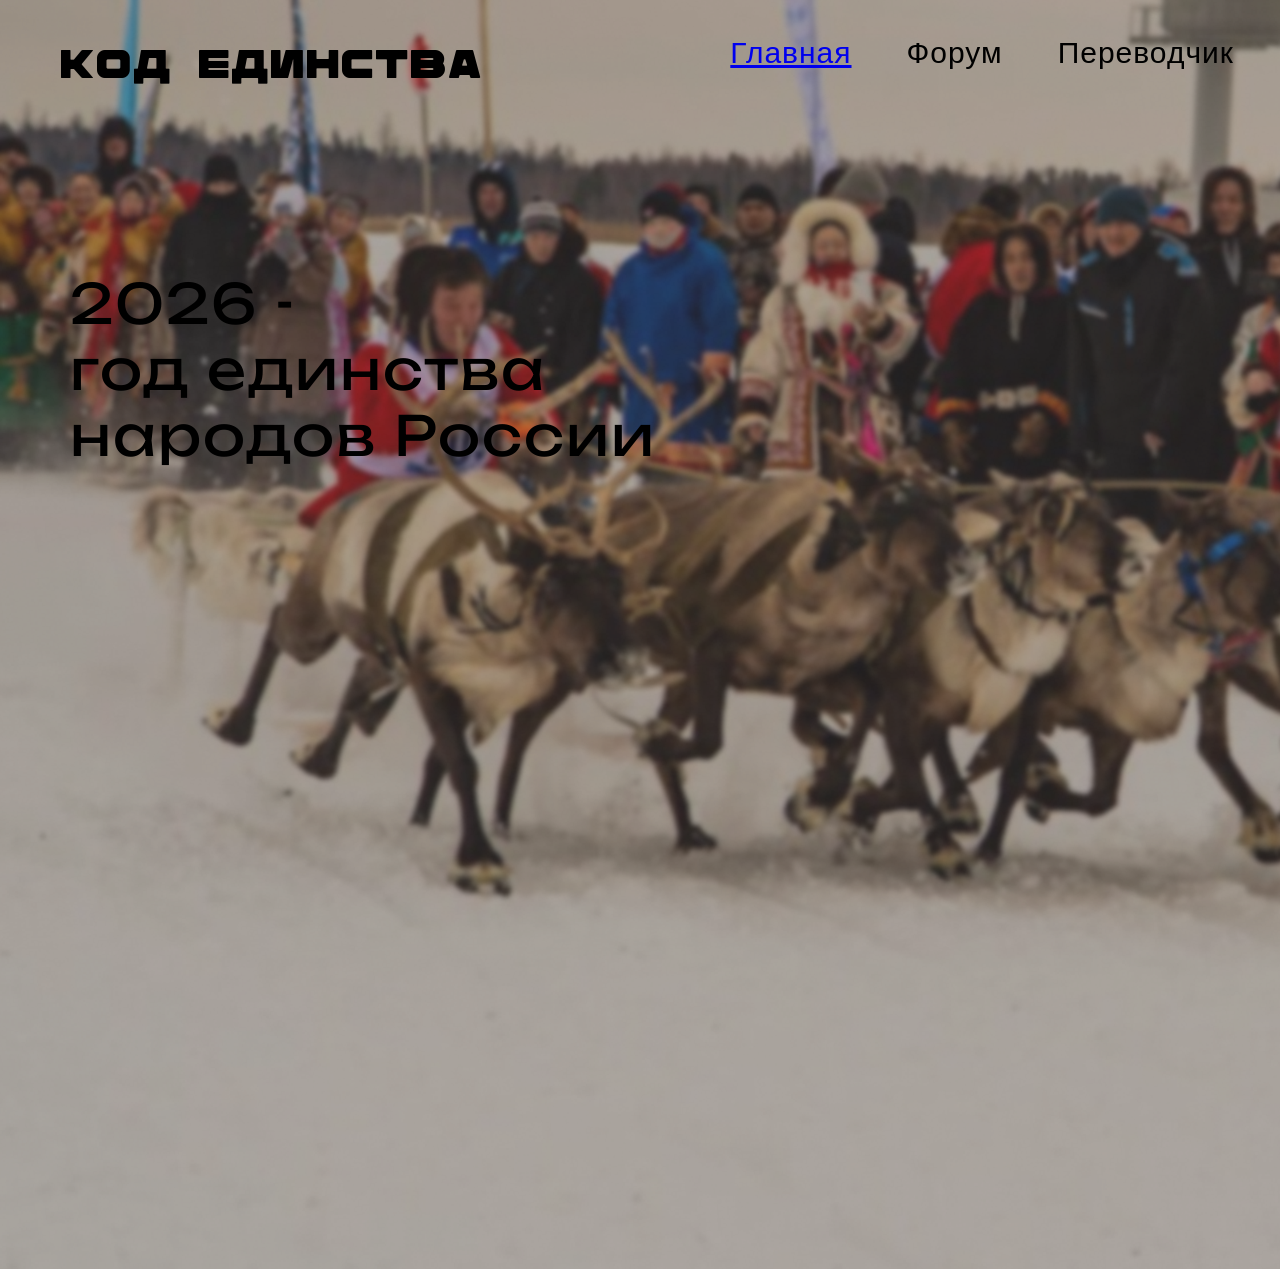
==== index.html @ c1760ce8 "test" ====
<!DOCTYPE html>
<html lang="en">
<head>
    <meta charset="UTF-8">
    <meta name="viewport" content="width=device-width, initial-scale=1.0">
    <link rel="stylesheet" href="index.css">
    <title>Народы России</title>
</head>
<body>
    
<img class="fon1" src="img/indexfon1.png">

<header>
    <div id="zagolovok">код единства</div> 
            <div id="navig">
                <a href="index.html"><p class="glavn">Главная</p></a>

                <p class="forum">Форум</p>

                <p class="translate">Переводчик</p>
            </div>
</header>    

    <div id="year">
        2026 - <br>
        год единства <br>
        народов России
    </div>

<p>evveveveve</p>

</body>
</html>
---- index.css ----
*{margin: 0px;
    padding: 0px;}
::-webkit-scrollbar {
    display: none;
}

@font-face{
    font-family: 'Rimma-Sans';
    src: url(fonts/RIMMA_SANS-BOLD.TTF);
}
@font-face {
    font-family: 'Unbounded';
    src: url(fonts/Unbounded-Regular.ttf);
}

header {
    position: relative;  
    z-index: 2;       
}


.fon1{
    display: grid; justify-self: center;
    position: absolute; top: 0px;
    z-index: 0;
    user-select: none; -webkit-user-drag: none;
    max-width: 1920px;
    width: 1920px;
    opacity: 1;

}

#zagolovok{
    margin: 35px; margin-left: 60px;
    font-size: 40px; font-family: 'Rimma-Sans';
    letter-spacing: 2px; z-index: 1;
}

#navig{
    display: flex; gap: 55px;
    letter-spacing: 1px;
    text-align: center; position: absolute; right: 3.6%; top: 3%;
    font-size: 30px; font-family: 'Gill Sans', 'Gill Sans MT', Calibri, 'Trebuchet MS', sans-serif;
    user-select: none; z-index: 1;
}

#year{
    position: absolute; top: 270px; margin-left: 70px; 
    letter-spacing: 2px; line-height: 120%;
    font-size: 55px; font-family: 'Unbounded';
    z-index: 1
}
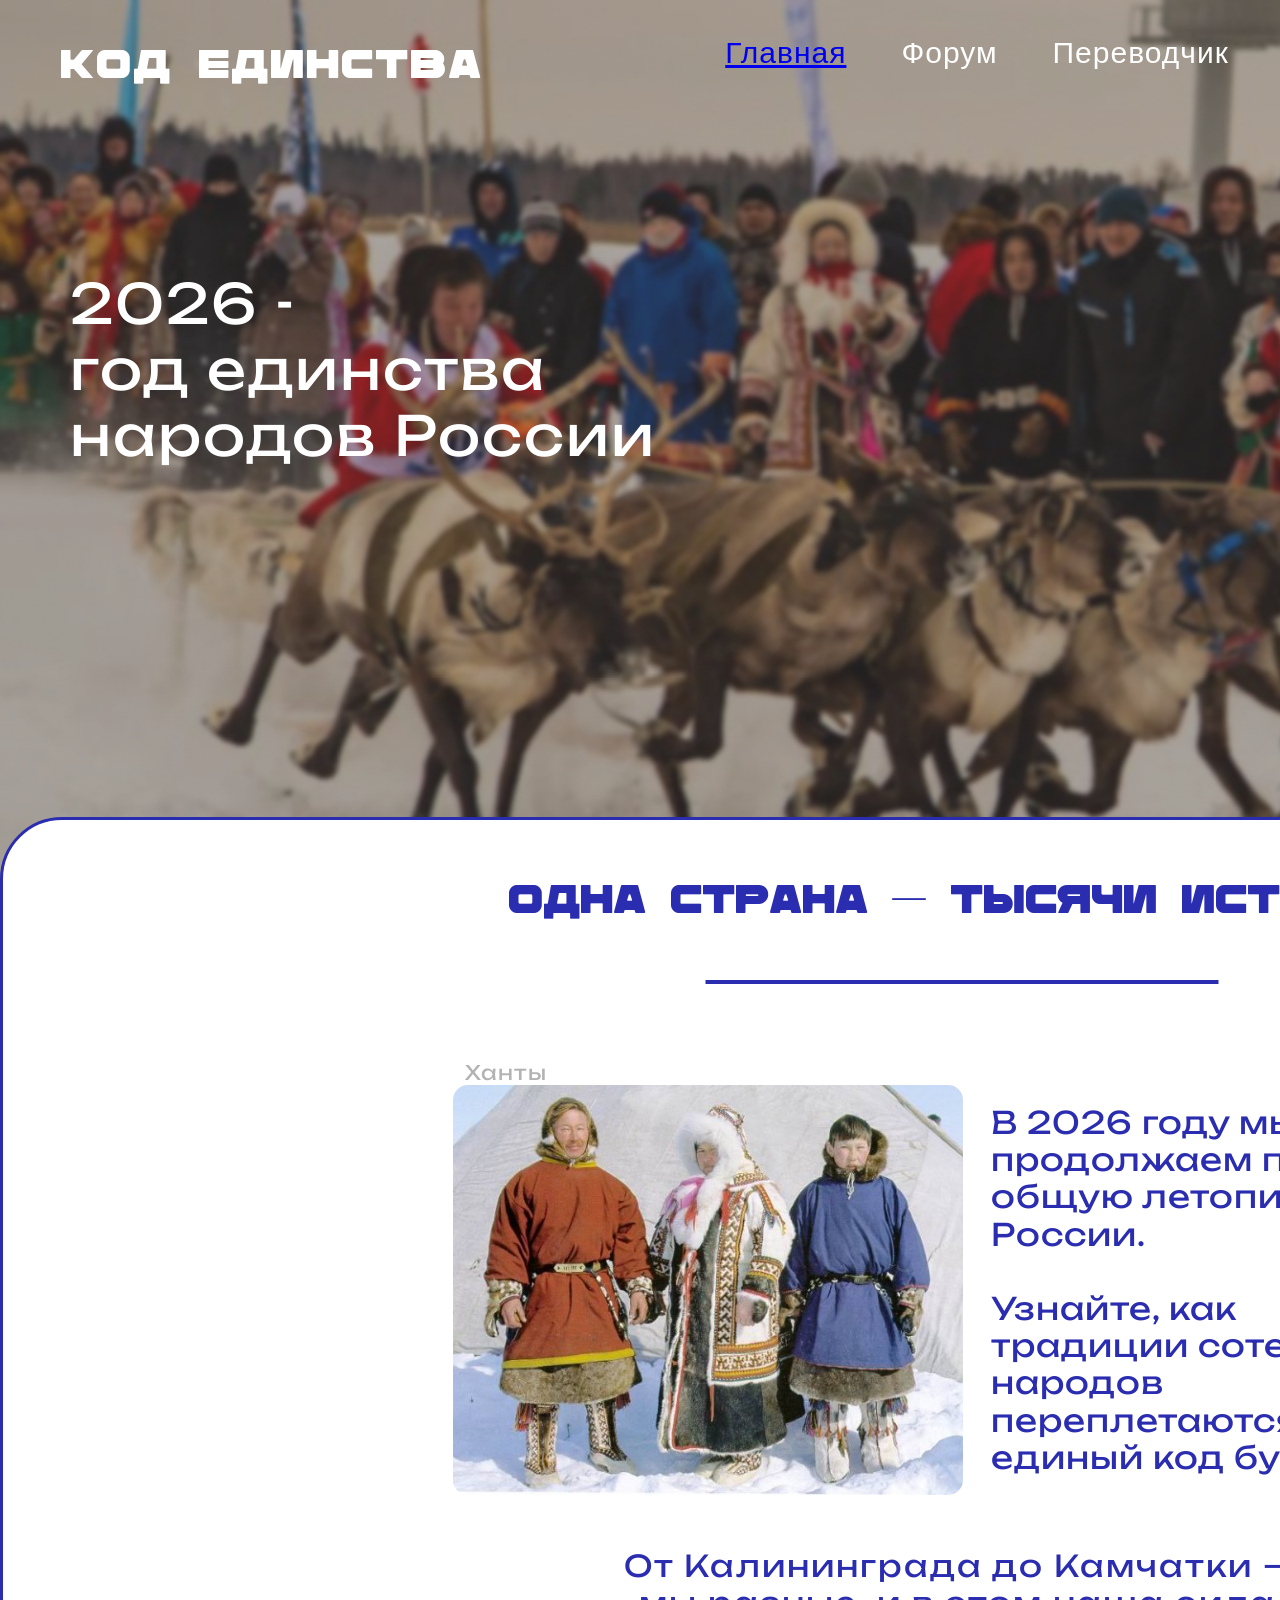
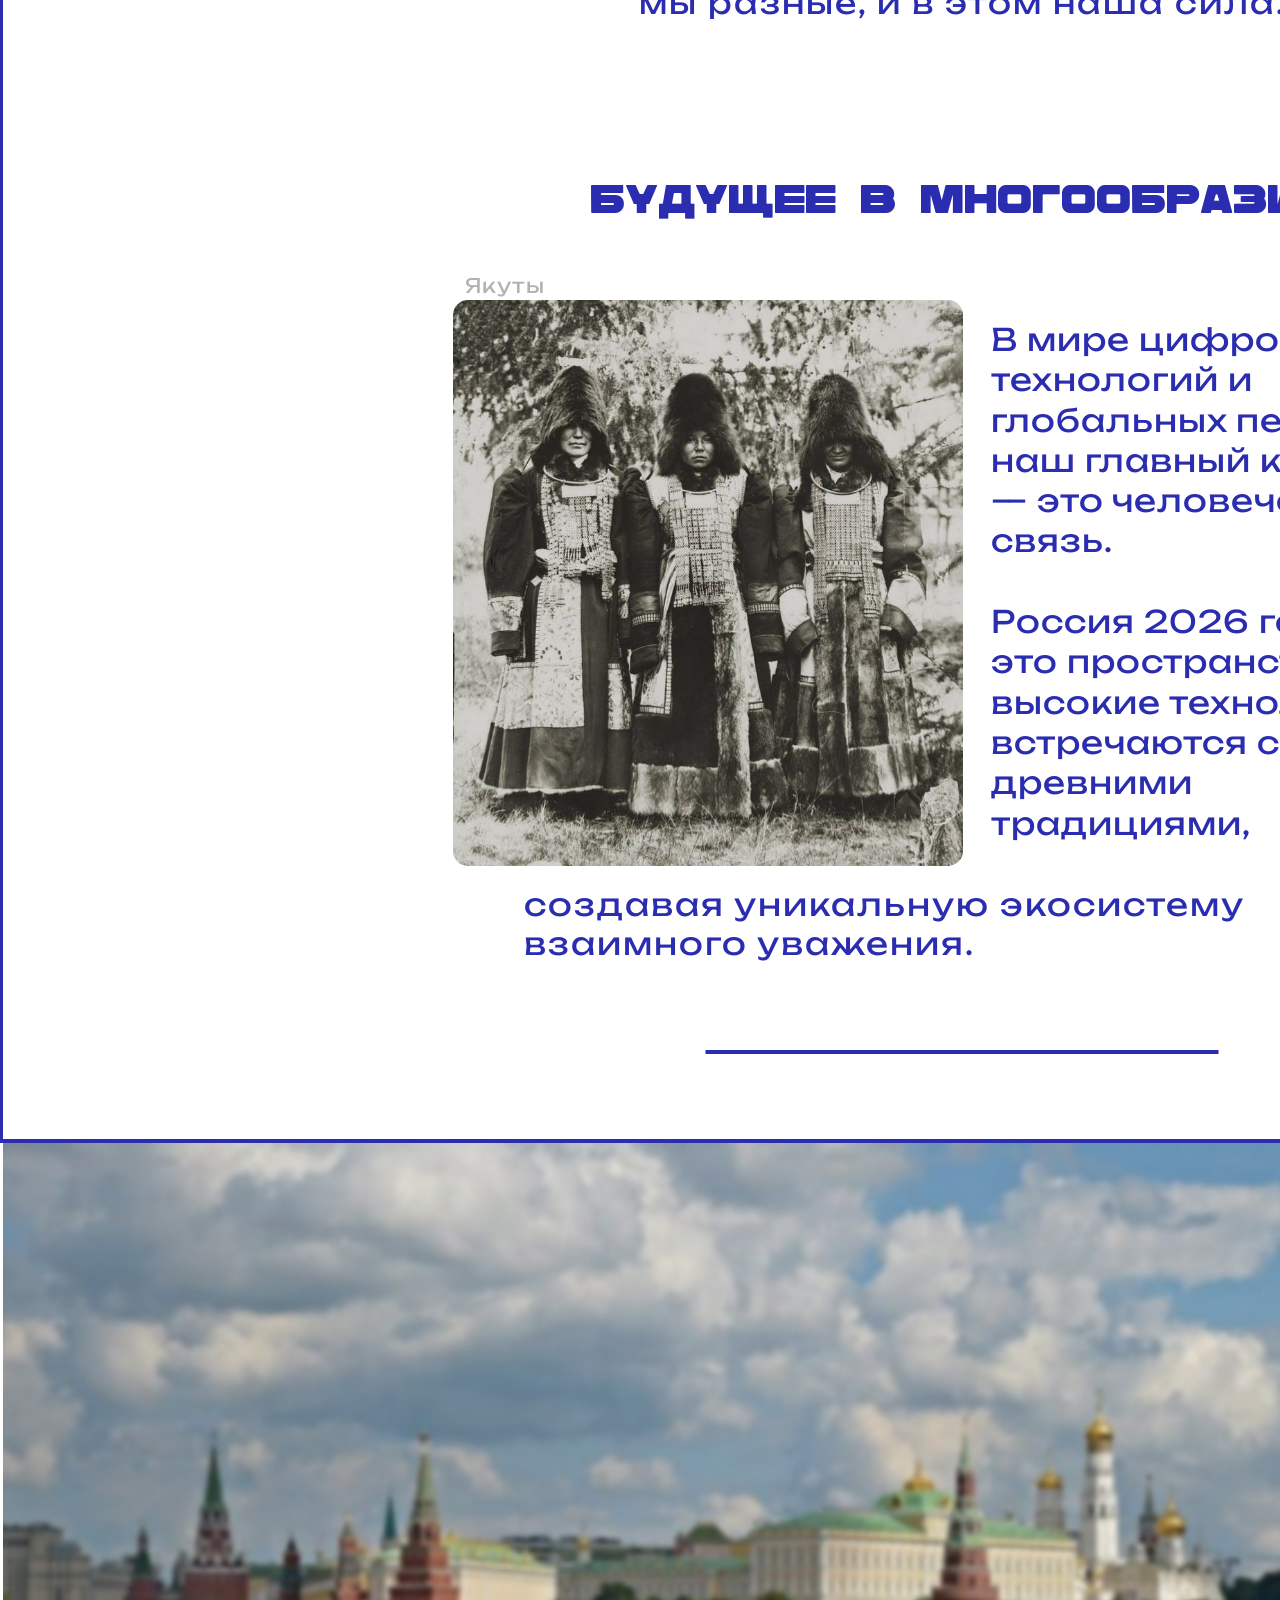
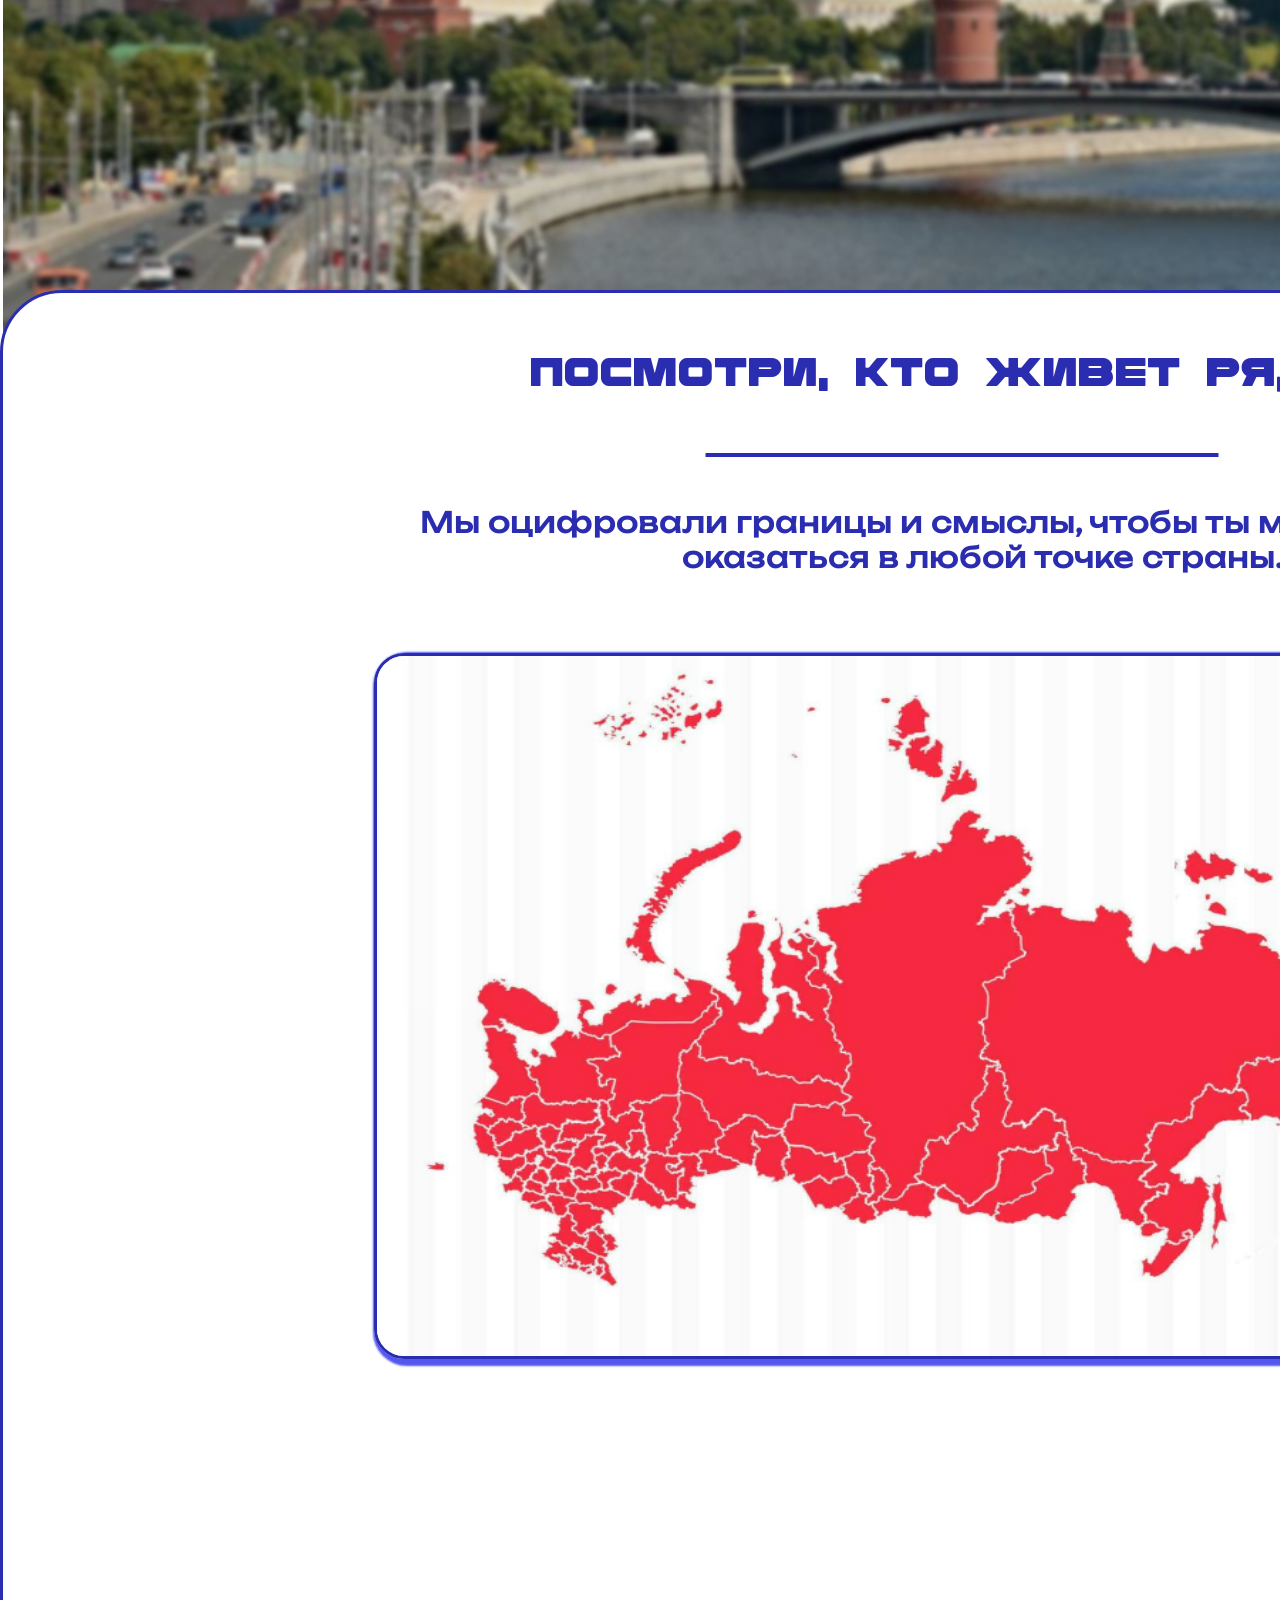
==== commit b222cff1: "сырой html" ====
--- a/index.html
+++ b/index.html
@@ -27,7 +27,47 @@
         народов России
     </div>
 
-<p>evveveveve</p>
+
+<div id="content-box1">
+    <h1>Одна страна — тысячи историй</h1>
+    <div class="line"> </div>
+
+
+    <p class="info">В 2026 году мы продолжаем писать общую летопись России. <br><br>
+         Узнайте, как традиции сотен народов переплетаются в единый код будущего.</p>
+
+        <img class="img1" src="img/indeximg1.png" alt="Ханты">
+        <p class="hant">Ханты</p>
+    <p class="info2">От Калининграда до Камчатки — мы разные, и в этом наша сила.</p>
+
+    <h1 class="future">Будущее в многообразии</h1>
+    
+        <img class="img2" src="img/indeximg2.png" alt="Якуты">
+        <p class="yak">Якуты</p>
+    <p class="info20">В мире цифровых технологий и глобальных перемен наш главный капитал — это человеческая связь. <br> <br>
+        Россия 2026 года — это пространство, где высокие технологии встречаются с древними традициями,</p>
+    <p class="info21">создавая уникальную экосистему взаимного уважения.</p>
+
+    <div class="line2"> </div>
+
+        <!-- второй фон -->
+
+    
+    <img id="fon2" src="img/indexfon2.png">
+</div>
+    
+
+<div id="content-box2">
+
+    <h1>Посмотри, кто живет рядом</h1>
+    <div class="line"> </div>
+    <h1 class="map-start">Мы оцифровали границы и смыслы, чтобы ты мог в один клик оказаться в любой точке страны. </h1>
+
+<img id="map" src="img/maptest.png">
+
+</div>
+
+
 
 </body>
 </html>
--- a/index.css
+++ b/index.css
@@ -18,35 +18,187 @@
     z-index: 2;       
 }
 
-
 .fon1{
     display: grid; justify-self: center;
-    position: absolute; top: 0px;
-    z-index: 0;
+    position: fixed; top: 0px;
+    z-index: -1;
     user-select: none; -webkit-user-drag: none;
     max-width: 1920px;
     width: 1920px;
     opacity: 1;
-
+    
 }
 
 #zagolovok{
+    color: #FFFFFF;
     margin: 35px; margin-left: 60px;
     font-size: 40px; font-family: 'Rimma-Sans';
     letter-spacing: 2px; z-index: 1;
 }
 
 #navig{
+    color: #FFFFFF;
     display: flex; gap: 55px;
     letter-spacing: 1px;
-    text-align: center; position: absolute; right: 3.6%; top: 3%;
+    text-align: center; position: absolute; right: 4%; top: 3%;
     font-size: 30px; font-family: 'Gill Sans', 'Gill Sans MT', Calibri, 'Trebuchet MS', sans-serif;
     user-select: none; z-index: 1;
 }
 
 #year{
+    color: #FFFFFF;
     position: absolute; top: 270px; margin-left: 70px; 
     letter-spacing: 2px; line-height: 120%;
     font-size: 55px; font-family: 'Unbounded';
     z-index: 1
-}+}
+/* //////////////////////////////////// */
+
+#content-box1{
+    position: absolute; top: 817px;
+    display: grid; justify-self: center;
+    border: #2B2DB1 3px solid; border-top-left-radius: 62px; border-top-right-radius: 62px;
+    background-color: #FFFFFF;
+    max-width: 1920px;
+    width: 1918px;
+    height: 1920px;
+    z-index: 2;
+}
+
+h1{
+    color: #2B2DB1; 
+    font-size: 40px; font-family: 'Rimma-Sans';
+    text-align: center;
+    margin: 20px; padding-top: 30px;
+}
+.line{
+    width: 513px;
+    height: 0px;
+    border-top: 4px solid #2B2DB1;
+    position: absolute; left: 50%; top: 160px;
+    transform: translateX(-50%);
+}
+.line2{
+    width: 513px;
+    height: 0px;
+    border-top: 4px solid #2B2DB1;
+    position: absolute; left: 50%; top: 1830px;
+    transform: translateX(-50%);
+}
+
+.info{
+    position: absolute; top: 264px; right: 460px;
+    color: #2B2DB1;
+    font-size: 31px; font-family: 'Unbounded';
+    letter-spacing: 1px; line-height: 120%;
+    width: 450px;
+    margin: 20px;
+}
+
+.img1{
+    position: absolute; top: 265px; left: 450px;
+    width: 510px;
+    height: 410px;
+    opacity: 1;
+    border-radius: 15px;
+}
+.img2{
+    position: absolute; top: 1080px; left: 450px;
+    width: 510px;
+    opacity: 1;
+    border-radius: 15px;
+}
+
+.info2{
+    position: absolute;
+    left: 50%; transform: translateX(-50%);
+    color: #2B2DB1;
+    position: relative; top: -255px;
+    font-family: 'Unbounded';
+    font-size: 30px;
+    letter-spacing: 2px;
+    text-align: center;
+    width: 701px;
+}
+
+.future{
+    position: absolute; top: 900px;
+    display: grid; justify-self: center;
+}
+
+.hant{
+    letter-spacing: 1px;
+    margin: 20px;
+    color: #B3B3B3;
+    position: absolute; top: 220px; left: 442px;
+    font-size: 20px; font-family: 'Unbounded';
+}
+.yak{
+    letter-spacing: 1px;
+    margin: 20px;
+    color: #B3B3B3;
+    position: absolute; top: 1033px; left: 442px;
+    font-size: 20px; font-family: 'Unbounded';
+}
+
+.info20{
+    position: absolute; top: 1080px; right: 460px;
+    color: #2B2DB1;
+    font-size: 31px; font-family: 'Unbounded';
+    letter-spacing: 1px; line-height: 130%;
+    width: 450px;
+    margin: 20px;
+}
+.info21{
+    position: absolute; left: 50%; transform: translateX(-60%); top: 1665px;
+    color: #2B2DB1;
+    font-size: 31px; font-family: 'Unbounded';
+    width: 730px;
+    letter-spacing: 2px;
+}
+
+/* ///////////////// */
+
+#fon2{
+    border-top: #2B2DB1 4px solid;
+    display: grid; justify-content: center;
+    position: absolute; bottom: -862px;
+    z-index: -1;
+    user-select: none; -webkit-user-drag: none;
+    max-width: 1920px;
+    width: 1920px;
+    opacity: 1;
+}
+#content-box2{
+    letter-spacing: 1px;
+    position: absolute; top: 3490px;
+    display: grid; justify-self: center;
+    border: #2B2DB1 3px solid; border-top-left-radius: 62px; border-top-right-radius: 62px;
+    background-color: #FFFFFF;
+    max-width: 1920px;
+    width: 1918px;
+    height: 1920px;
+    z-index: 3;
+}
+
+h1.map-start{
+    position: absolute;
+    top: 162px; left: 50%; transform: translateX(-50%);
+    width: 1200px;
+    font-size: 28px; font-family: 'Unbounded';
+}
+
+/* /////////////// */
+
+#map{
+    border: #2B2DB1 3px solid;
+    border-radius: 30px;
+    box-shadow: 3px 3px 2px 4px #5457ee;
+    position: absolute;
+    top: 360px; left: 50%; transform: translateX(-50%);
+    width: 1170px; height: 700px;
+}
+
+
+
+/* //////////////// */
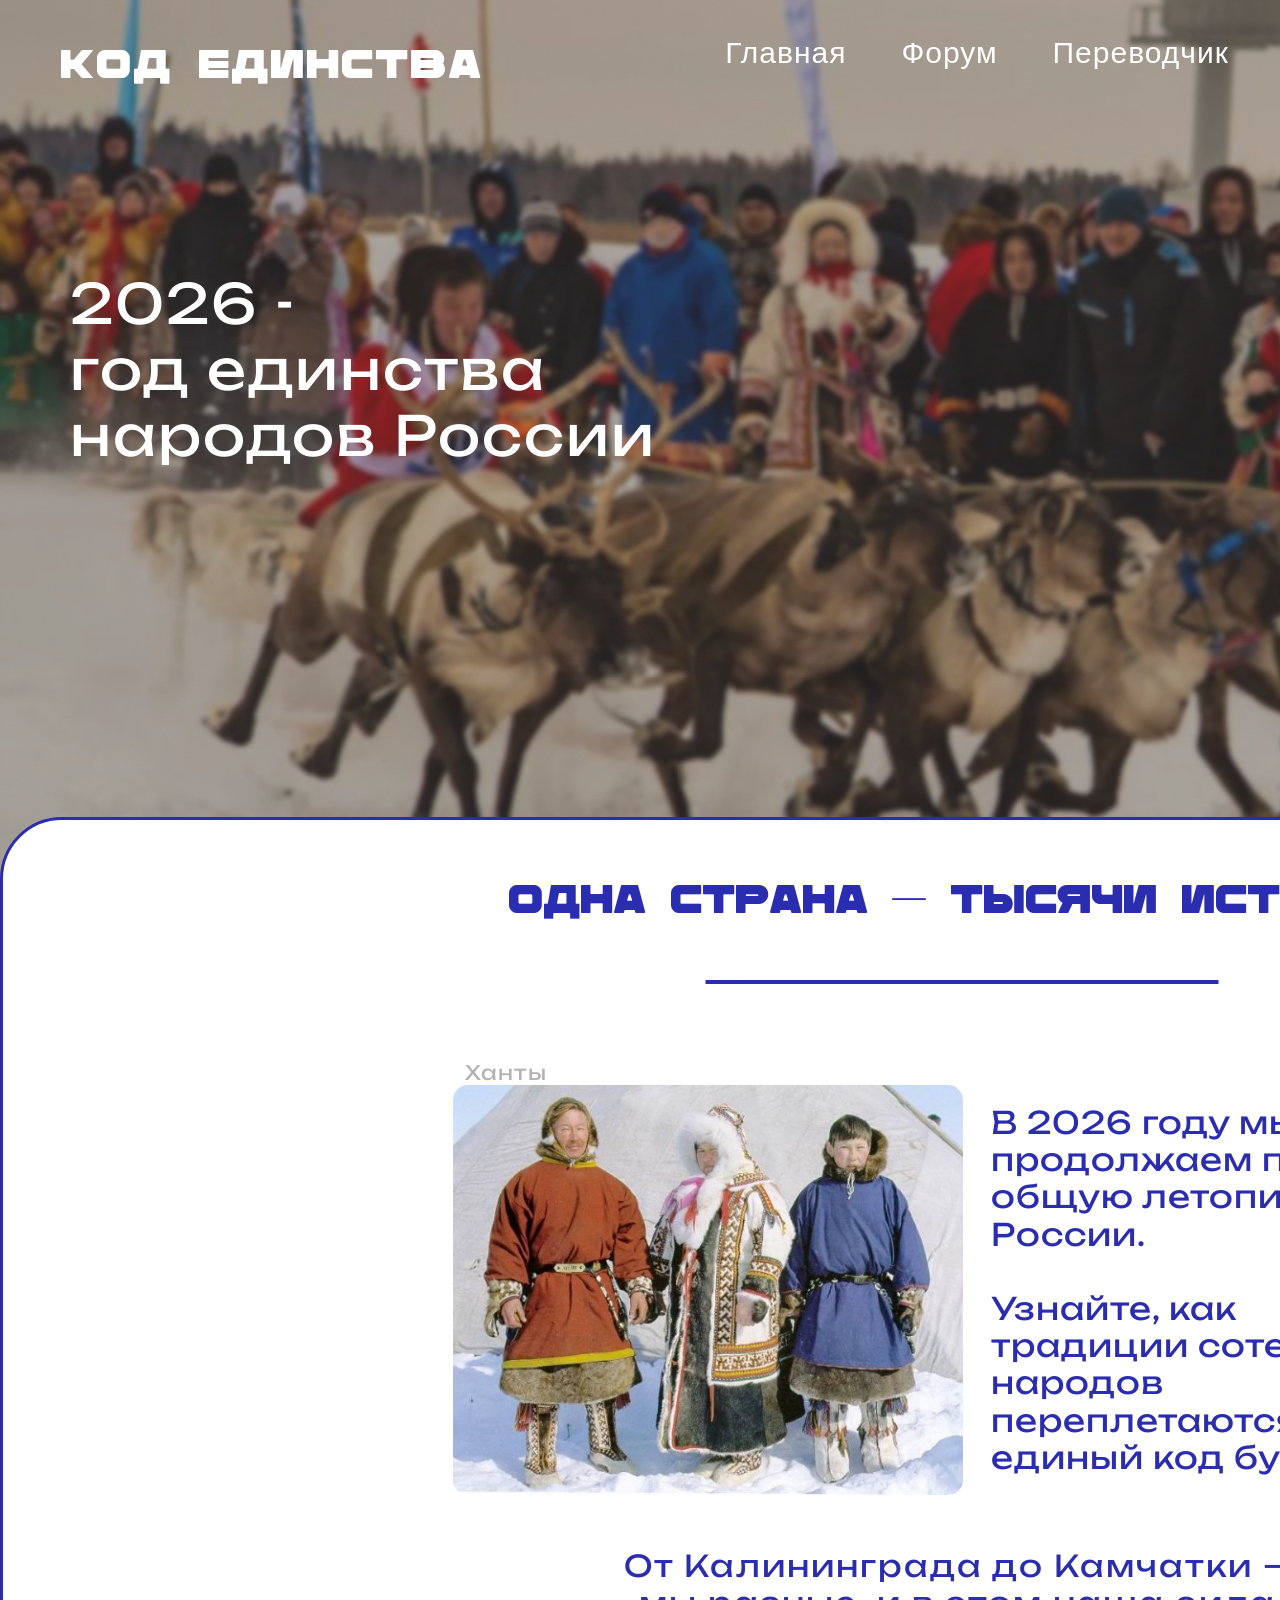
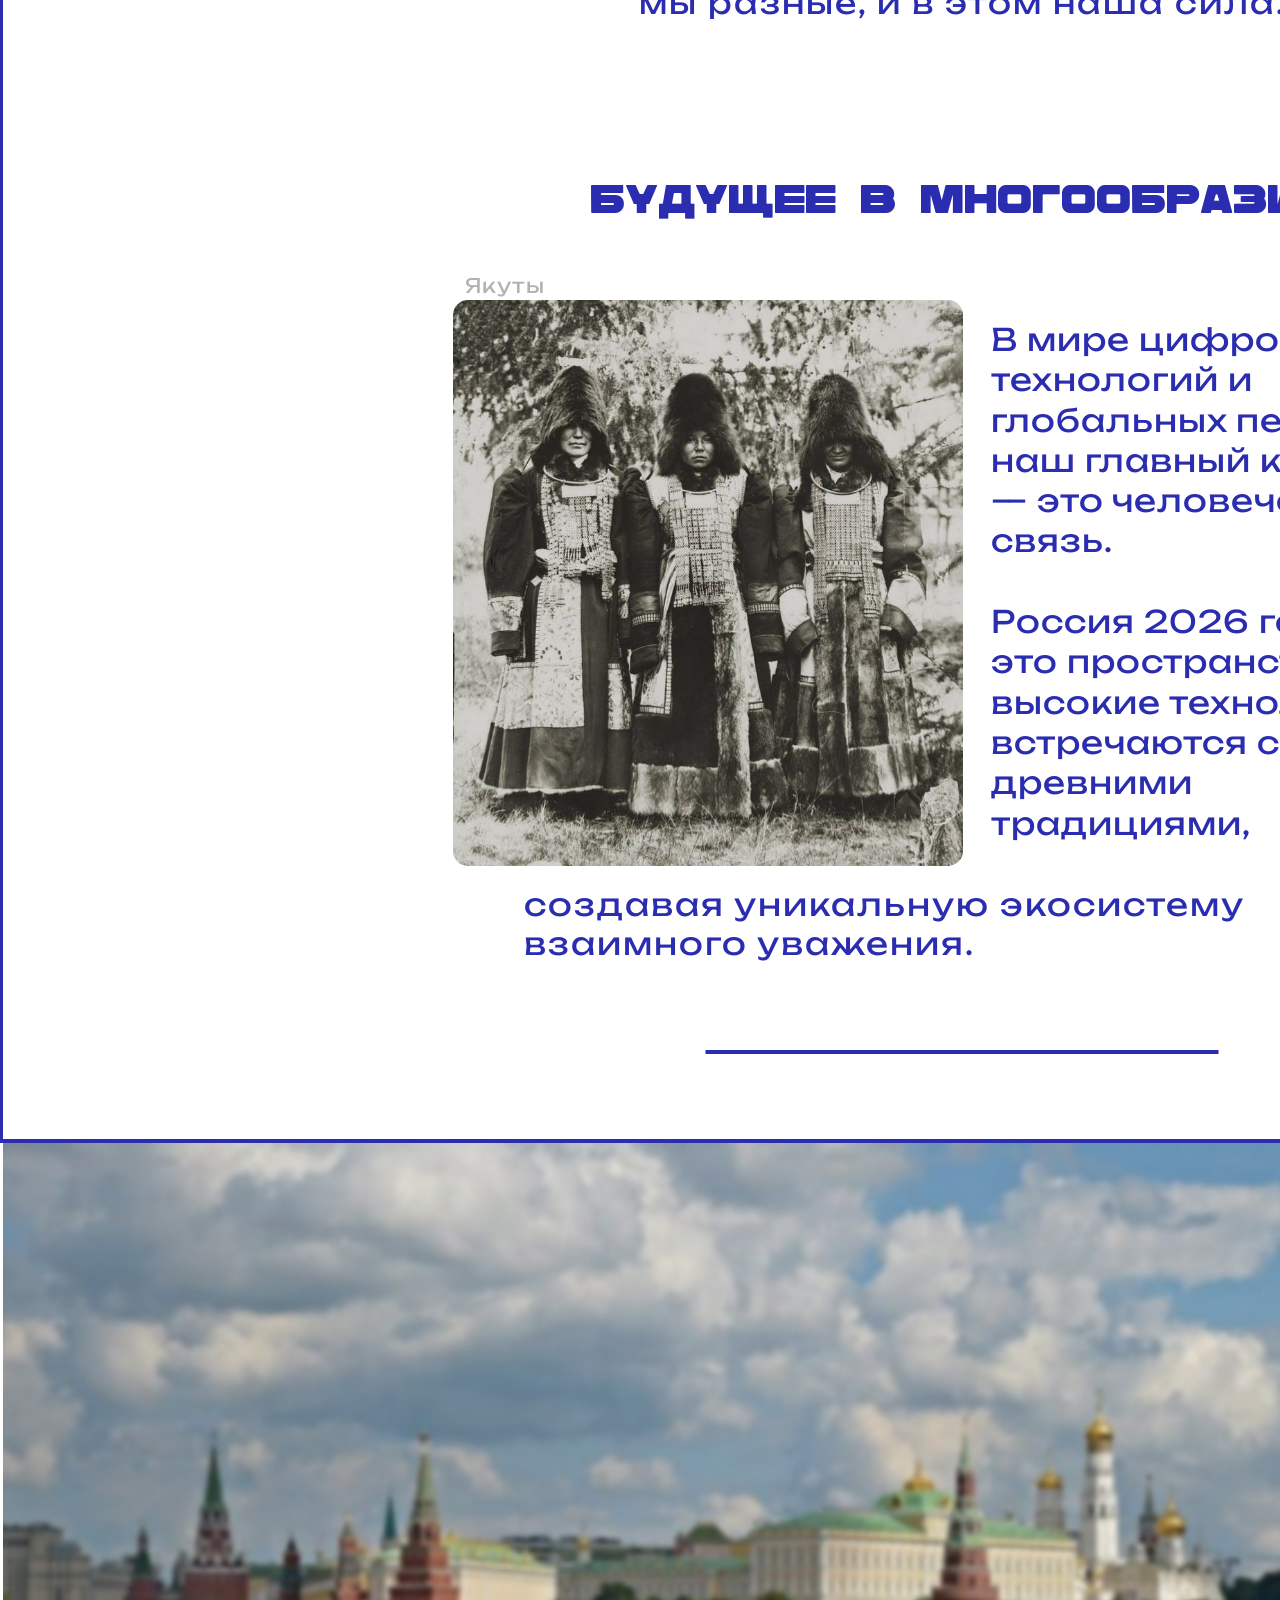
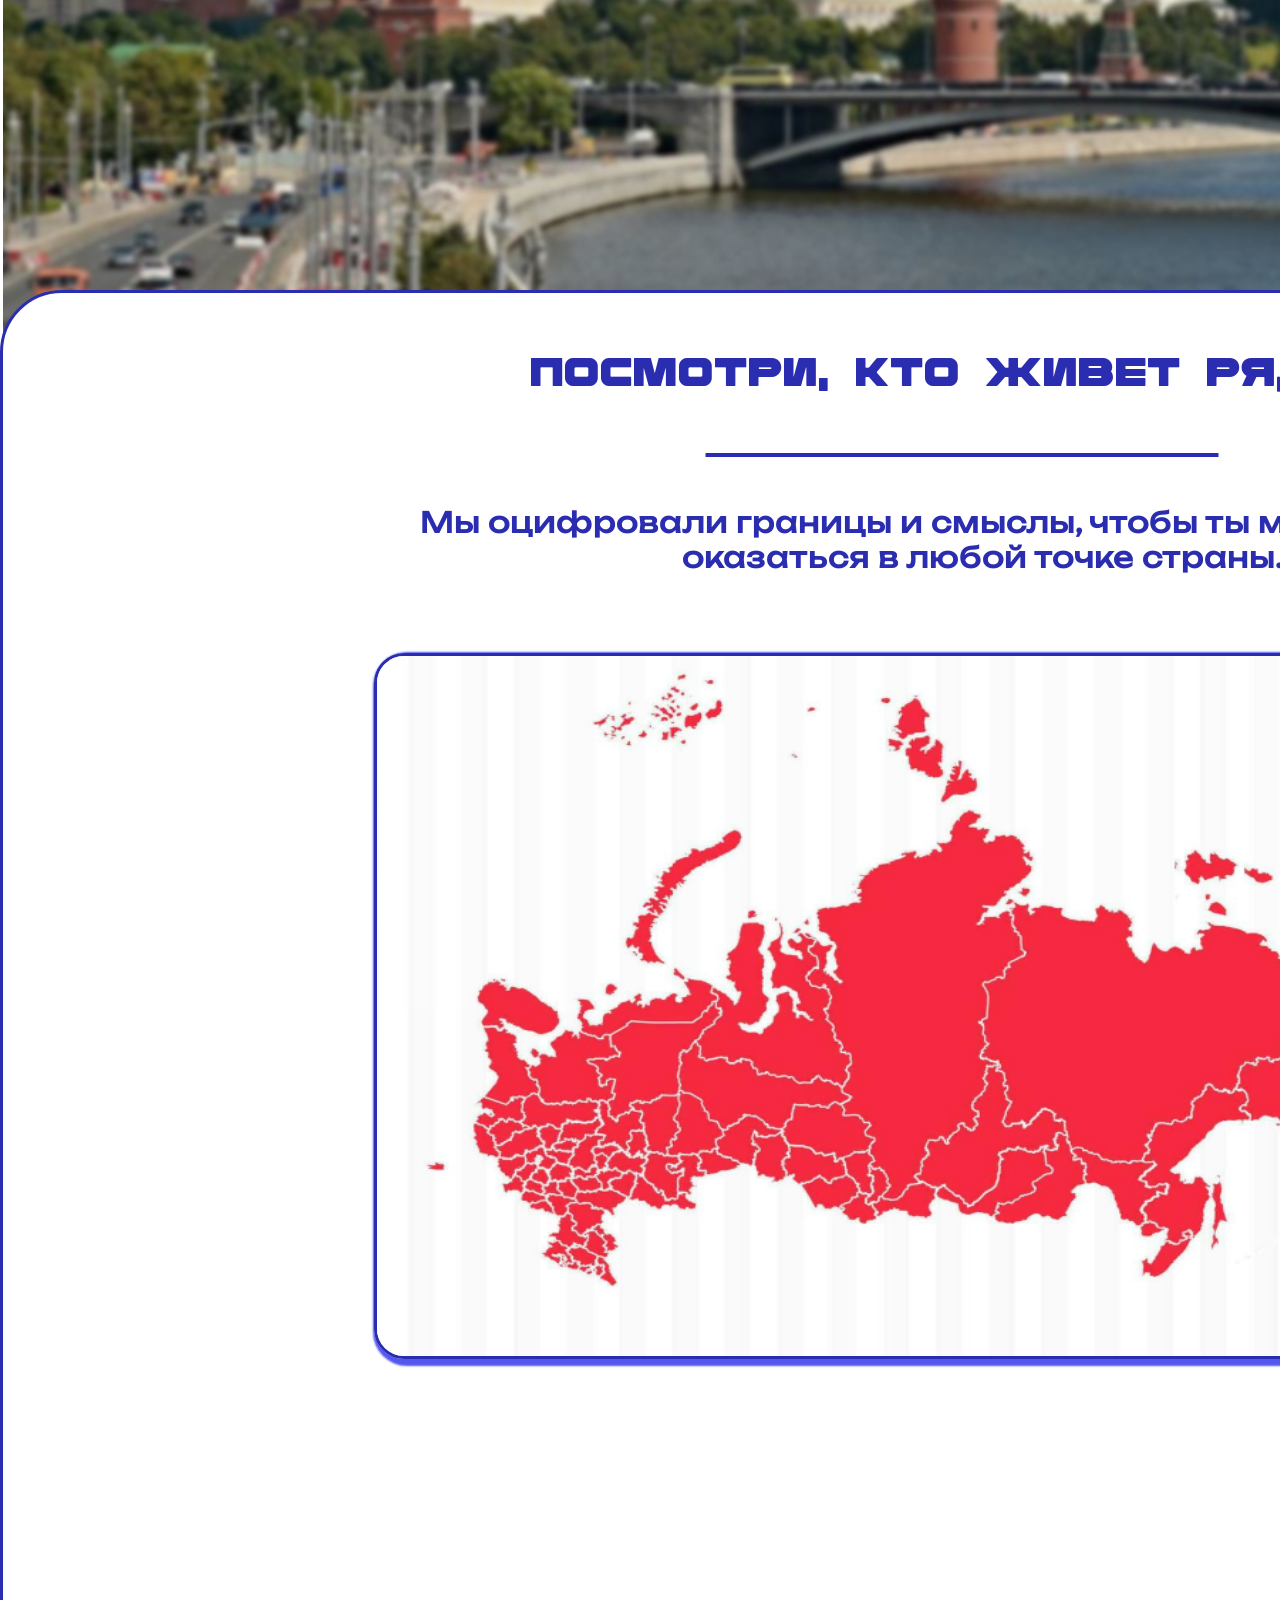
==== commit 753f66c7: "Zagolovki" ====
--- a/index.html
+++ b/index.html
@@ -11,7 +11,7 @@
 <img class="fon1" src="img/indexfon1.png">
 
 <header>
-    <div id="zagolovok">код единства</div> 
+    <div id="zagolovok"><a href="index.html">код единства</a></div> 
             <div id="navig">
                 <a href="index.html"><p class="glavn">Главная</p></a>
 
--- a/index.css
+++ b/index.css
@@ -18,6 +18,11 @@
     z-index: 2;       
 }
 
+a {
+    color: inherit;      
+    text-decoration: none;  
+}
+
 .fon1{
     display: grid; justify-self: center;
     position: fixed; top: 0px;
@@ -30,10 +35,16 @@
 }
 
 #zagolovok{
+    width: 500px;
     color: #FFFFFF;
     margin: 35px; margin-left: 60px;
     font-size: 40px; font-family: 'Rimma-Sans';
     letter-spacing: 2px; z-index: 1;
+    transition: all 0.3s ease;
+}
+#zagolovok:hover{
+    color: #ffffffce; 
+    scale: 1.1;
 }
 
 #navig{
@@ -44,6 +55,7 @@
     font-size: 30px; font-family: 'Gill Sans', 'Gill Sans MT', Calibri, 'Trebuchet MS', sans-serif;
     user-select: none; z-index: 1;
 }
+
 
 #year{
     color: #FFFFFF;
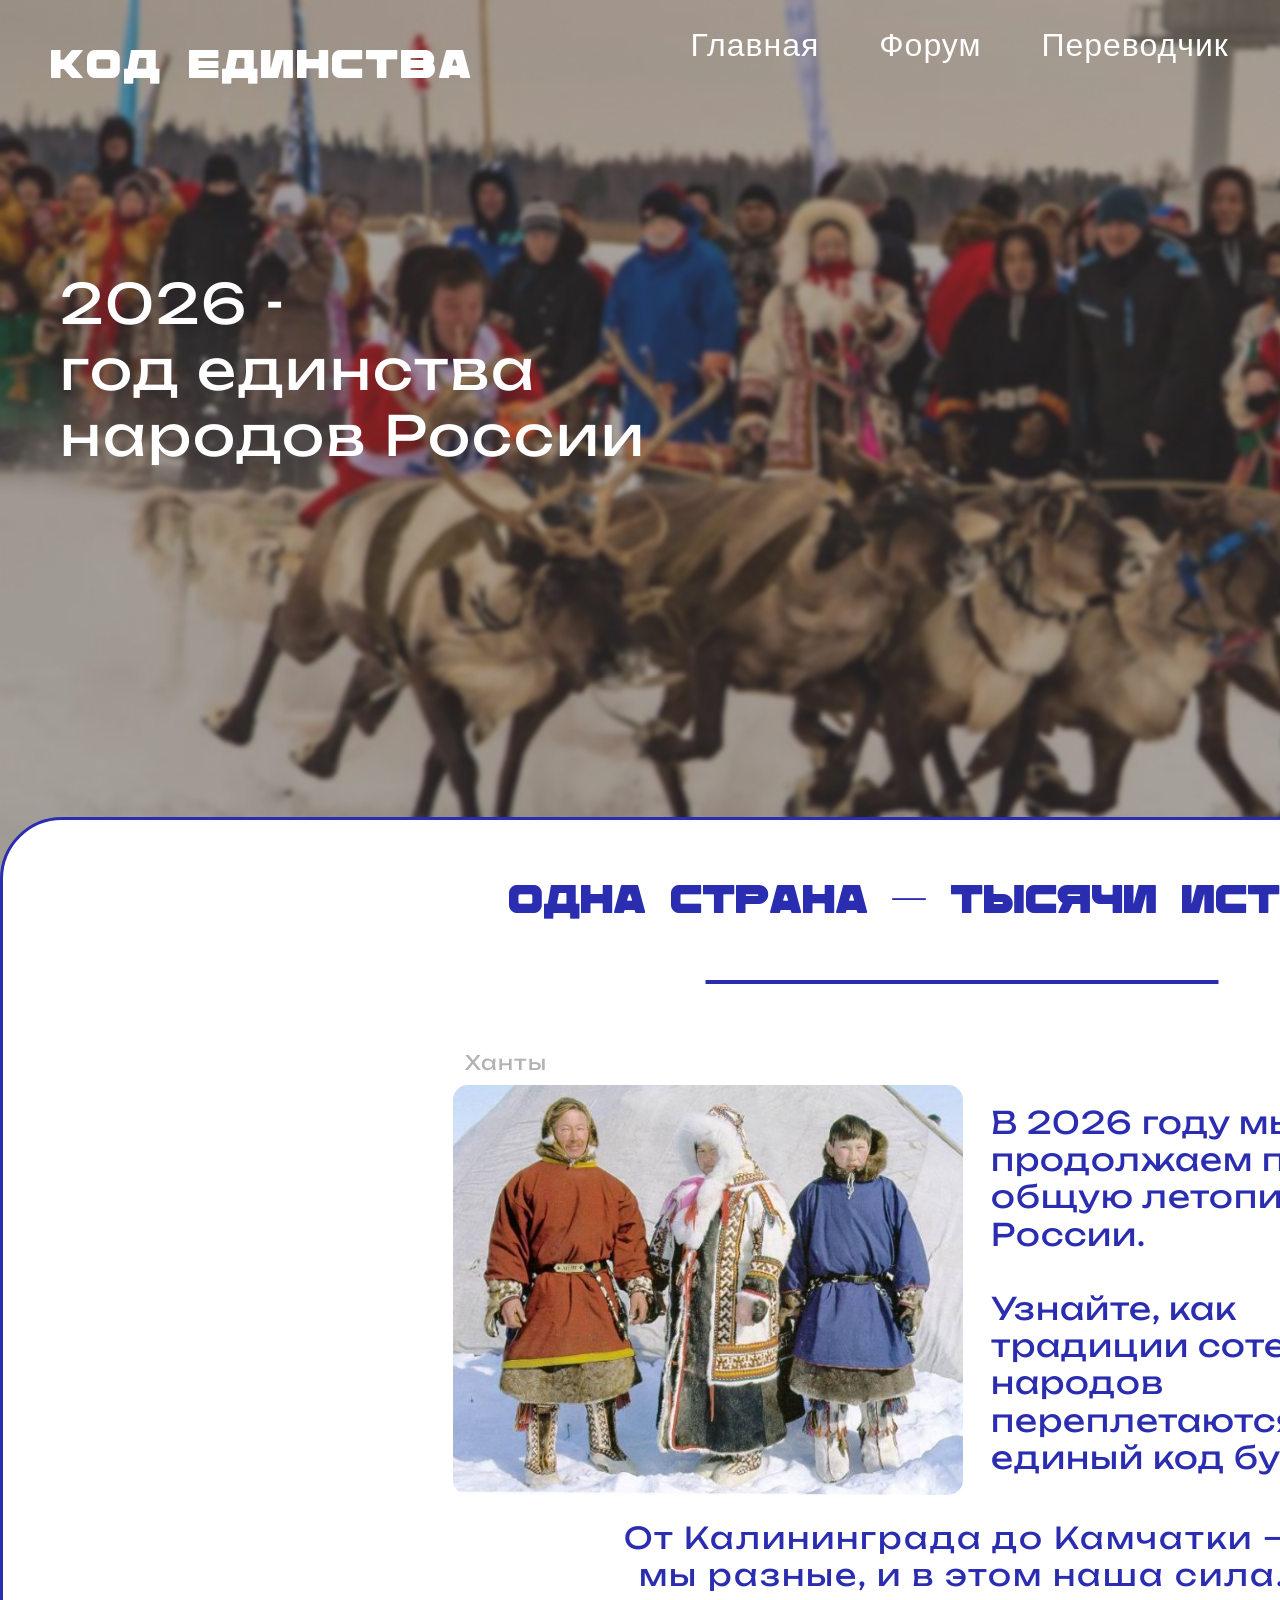
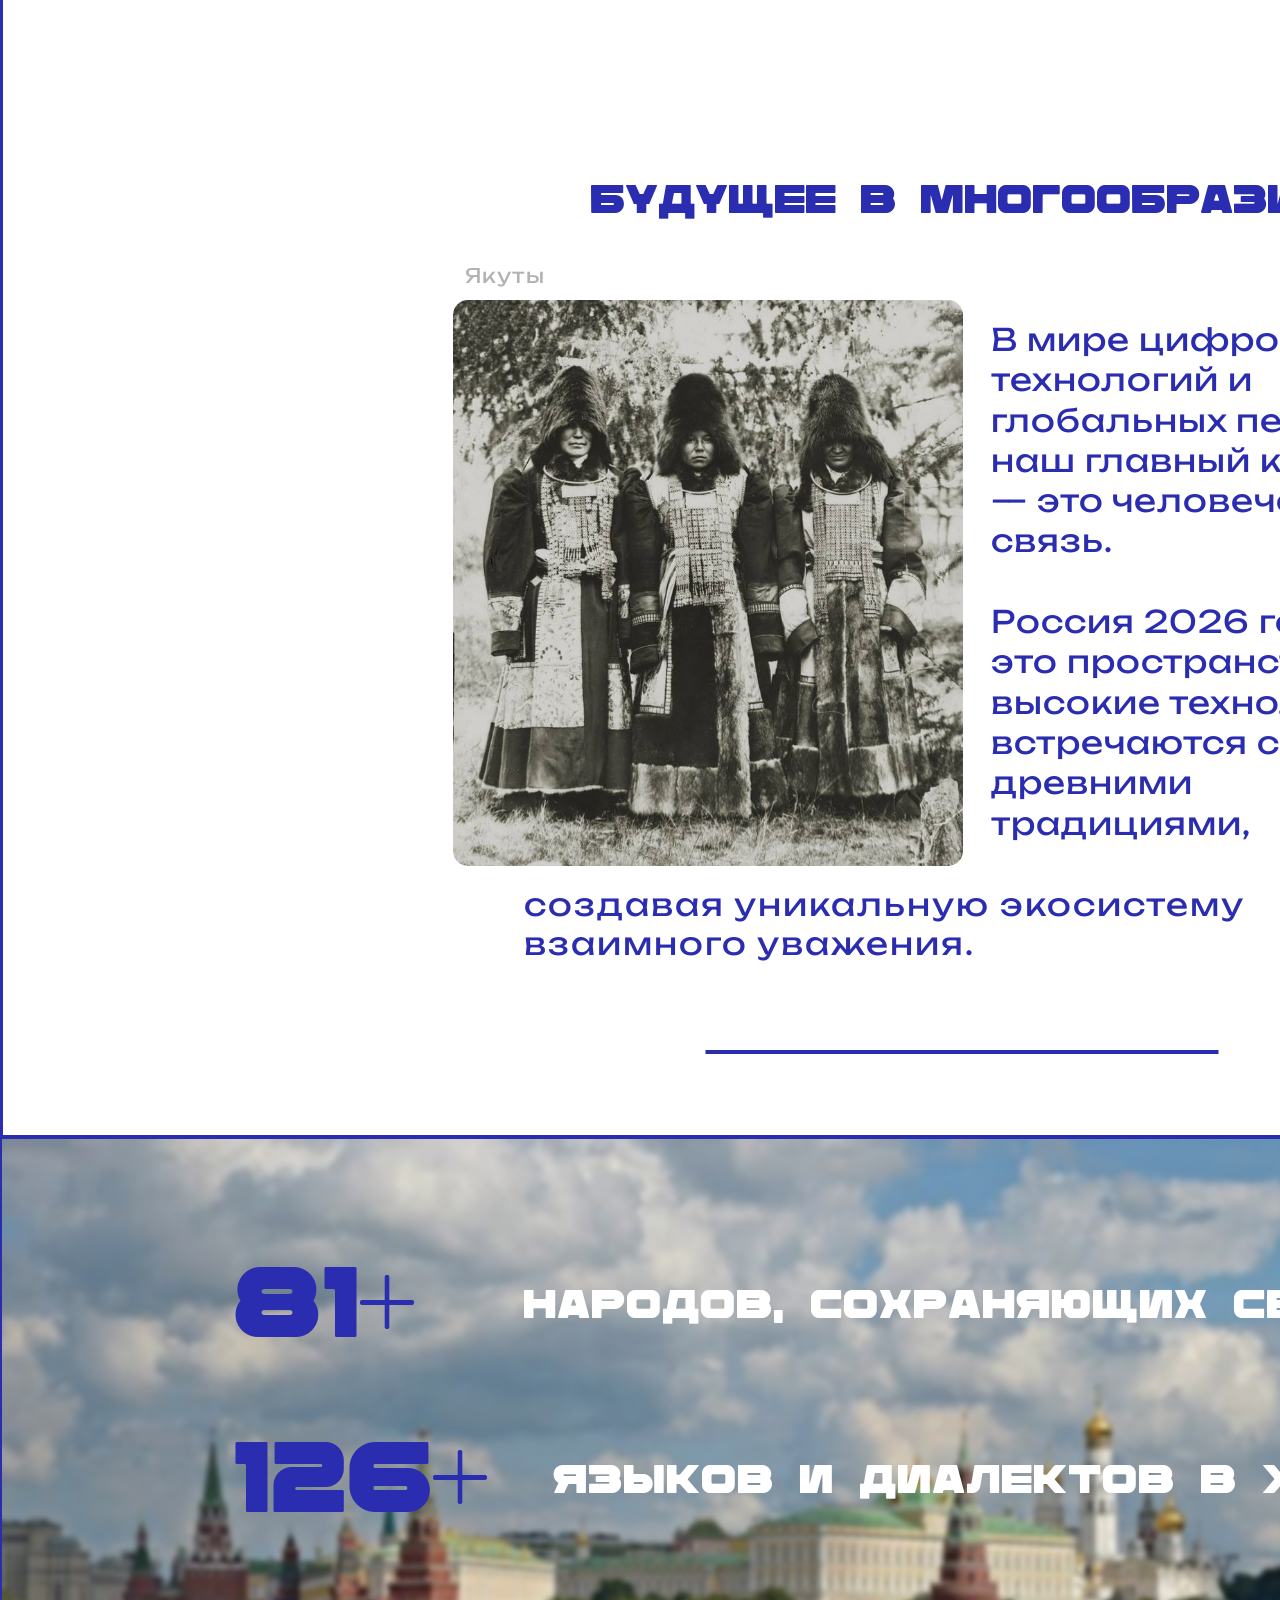
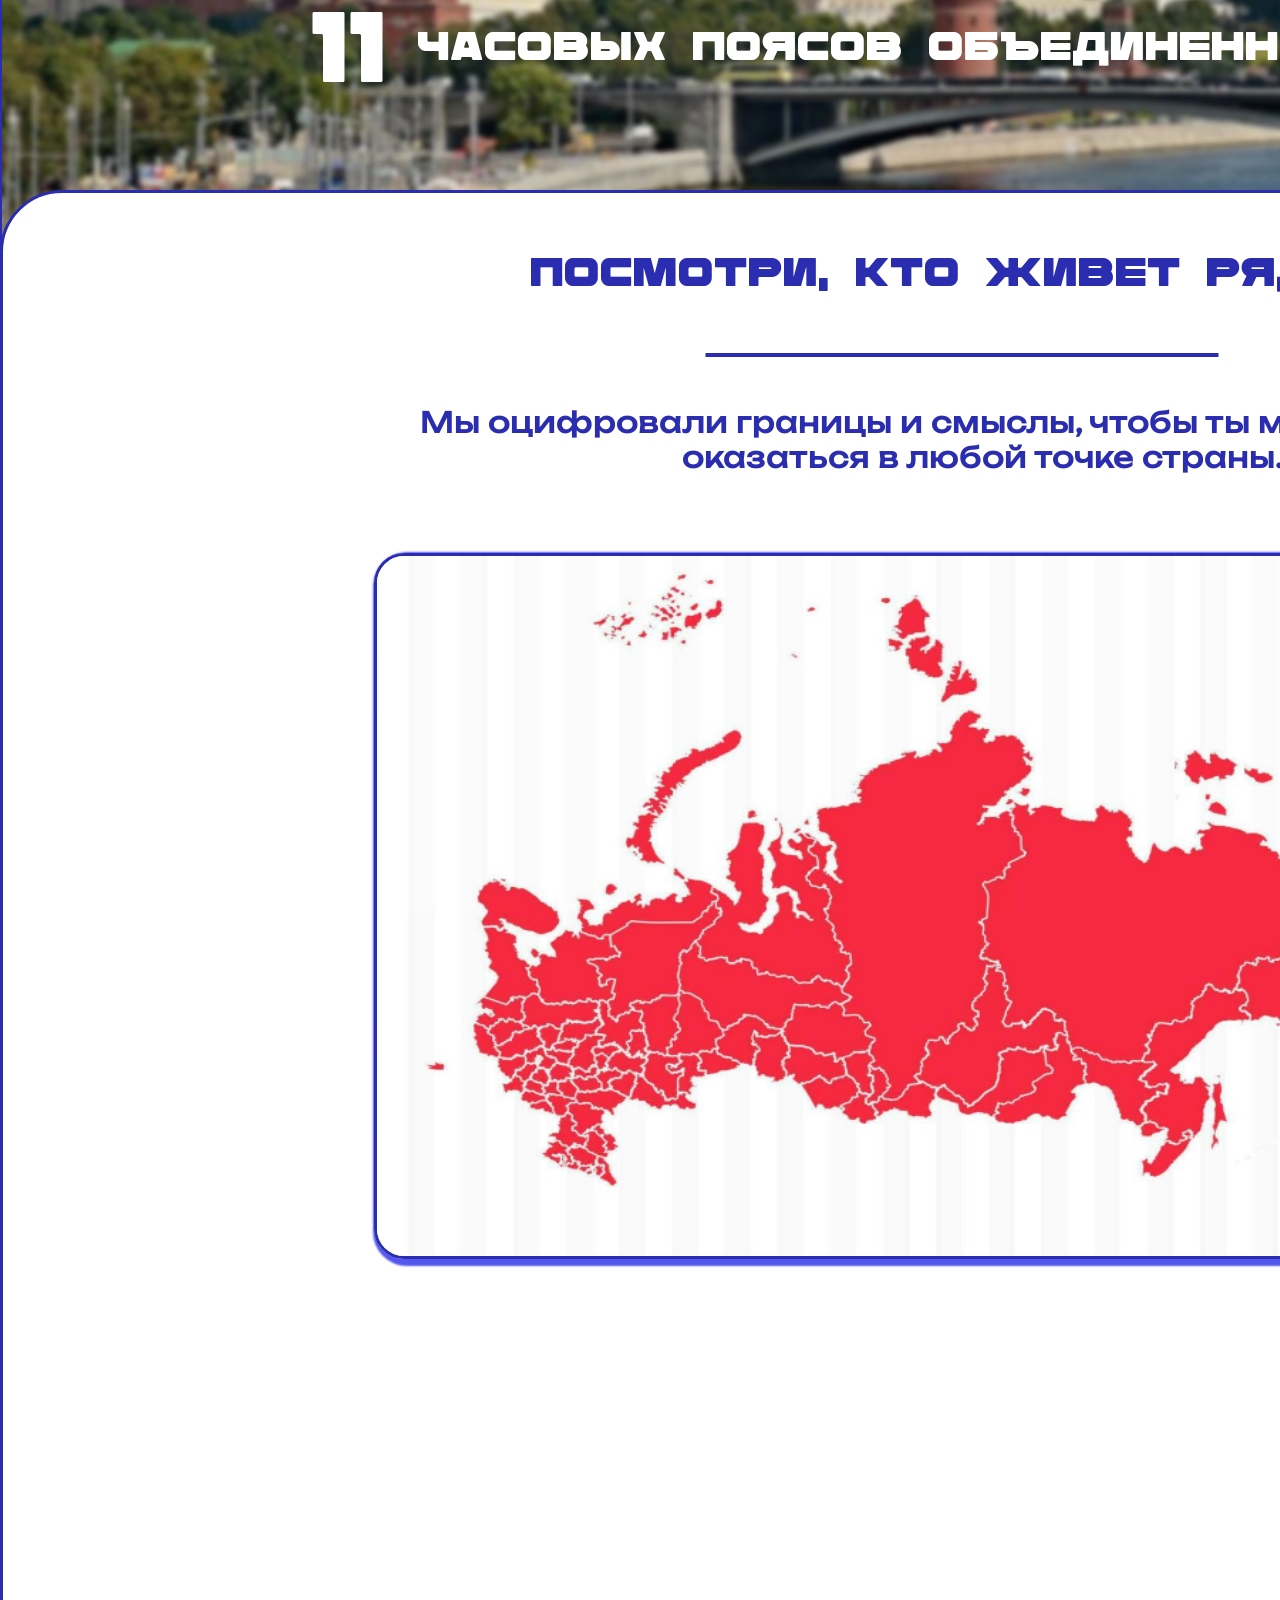
==== commit a586c26a: "script, nums" ====
--- a/index.html
+++ b/index.html
@@ -52,7 +52,11 @@
 
         <!-- второй фон -->
 
-    
+    <div id="numbers">
+        <p id="narod">0+</p> <p class="narodtxt">народов, сохраняющих свою уникальность.</p>
+        <p id="lang">0+</p> <p class="langtxt">языков и диалектов в живом общении.</p>
+        <p id="time">11</p> <p class="timetxt">часовых поясов объединенных одной целью.</p>
+    </div>
     <img id="fon2" src="img/indexfon2.png">
 </div>
     
@@ -68,6 +72,6 @@
 </div>
 
 
-
+<script src="index.js"></script>
 </body>
 </html>
--- a/index.css
+++ b/index.css
@@ -1,5 +1,8 @@
 *{margin: 0px;
     padding: 0px;}
+
+body{background: radial-gradient(circle ,#2b2db1c5, #4447e0c5, #2B2DB1);}
+
 ::-webkit-scrollbar {
     display: none;
 }
@@ -13,8 +16,7 @@
     src: url(fonts/Unbounded-Regular.ttf);
 }
 
-header {
-    position: relative;  
+header { 
     z-index: 2;       
 }
 
@@ -35,12 +37,14 @@
 }
 
 #zagolovok{
+    position: relative;
     width: 500px;
     color: #FFFFFF;
-    margin: 35px; margin-left: 60px;
+    margin: 35px; margin-left: 40px;
     font-size: 40px; font-family: 'Rimma-Sans';
     letter-spacing: 2px; z-index: 1;
     transition: all 0.3s ease;
+    animation: zag 0.4s ease-out forwards
 }
 #zagolovok:hover{
     color: #ffffffce; 
@@ -48,23 +52,76 @@
 }
 
 #navig{
+    animation: navig 0.35s ease-out forwards;
     color: #FFFFFF;
-    display: flex; gap: 55px;
-    letter-spacing: 1px;
+    letter-spacing: 1px;
+    display: grid;
+    grid-template-columns: auto auto auto; 
+    justify-content: center; 
+    gap: 60px;
     text-align: center; position: absolute; right: 4%; top: 3%;
-    font-size: 30px; font-family: 'Gill Sans', 'Gill Sans MT', Calibri, 'Trebuchet MS', sans-serif;
+    font-size: 32px; font-family: 'Gill Sans', 'Gill Sans MT', Calibri, 'Trebuchet MS', sans-serif;
     user-select: none; z-index: 1;
 }
 
+.glavn, 
+.forum,
+.translate{
+    height: 33px;
+    transition: all 0.3s ease;
+}
+.glavn:hover, 
+.forum:hover,
+.translate:hover{
+    animation: line 0.4s ease forwards;
+    scale: 1.2;
+    color: #ffffff;}
 
 #year{
+    user-select: none;
+    animation: zag 0.4s ease-out forwards;
     color: #FFFFFF;
-    position: absolute; top: 270px; margin-left: 70px; 
+    position: absolute; top: 270px; margin-left: 50px; 
     letter-spacing: 2px; line-height: 120%;
     font-size: 55px; font-family: 'Unbounded';
     z-index: 1
 }
 /* //////////////////////////////////// */
+@keyframes line{
+    0%{
+        border-bottom: 3px solid #2B2DB1;
+        width: 0%;
+    }
+    100%{
+        border-bottom: 3px solid #2B2DB1;
+        width: 100%;
+    }
+}
+@keyframes zag {
+    0% {
+        opacity: 0;
+        transform: translateX(-150px);
+    }
+    70% {
+        opacity: 0.7;
+        transform: translateX(45px);
+    }
+    100% {
+        opacity: 1;
+        transform: translateX(10px);}
+}
+@keyframes navig{
+    0% {
+        opacity: 0;
+        transform: translateY(-150px);
+    }
+    70% {
+        opacity: 0.7;
+        transform: translateY(10px);}
+    100% {
+        opacity: 1;
+        transform: translateY(0px);}
+}
 
 #content-box1{
     position: absolute; top: 817px;
@@ -78,6 +135,7 @@
 }
 
 h1{
+    user-select: none;
     color: #2B2DB1; 
     font-size: 40px; font-family: 'Rimma-Sans';
     text-align: center;
@@ -113,19 +171,27 @@
     height: 410px;
     opacity: 1;
     border-radius: 15px;
+    transition: all 0.3s ease;
+}
+.img1:hover{
+    scale: 1.05;
 }
 .img2{
     position: absolute; top: 1080px; left: 450px;
     width: 510px;
     opacity: 1;
     border-radius: 15px;
+    transition: all 0.3s ease;
+}
+.img2:hover{
+    scale: 1.04;
 }
 
 .info2{
     position: absolute;
     left: 50%; transform: translateX(-50%);
     color: #2B2DB1;
-    position: relative; top: -255px;
+    position: relative; top: 5px;
     font-family: 'Unbounded';
     font-size: 30px;
     letter-spacing: 2px;
@@ -142,14 +208,14 @@
     letter-spacing: 1px;
     margin: 20px;
     color: #B3B3B3;
-    position: absolute; top: 220px; left: 442px;
+    position: absolute; top: 210px; left: 442px;
     font-size: 20px; font-family: 'Unbounded';
 }
 .yak{
     letter-spacing: 1px;
     margin: 20px;
     color: #B3B3B3;
-    position: absolute; top: 1033px; left: 442px;
+    position: absolute; top: 1023px; left: 442px;
     font-size: 20px; font-family: 'Unbounded';
 }
 
@@ -172,7 +238,8 @@
 /* ///////////////// */
 
 #fon2{
-    border-top: #2B2DB1 4px solid;
+    border: #2B2DB1 4px solid;
+    left: -5px;
     display: grid; justify-content: center;
     position: absolute; bottom: -862px;
     z-index: -1;
@@ -183,7 +250,7 @@
 }
 #content-box2{
     letter-spacing: 1px;
-    position: absolute; top: 3490px;
+    position: absolute; top: 3390px;
     display: grid; justify-self: center;
     border: #2B2DB1 3px solid; border-top-left-radius: 62px; border-top-right-radius: 62px;
     background-color: #FFFFFF;
@@ -202,6 +269,60 @@
 
 /* /////////////// */
 
+#numbers{
+    letter-spacing: 1px;
+    font-size: 40px;
+    font-family: 'Rimma-Sans';
+    color: #FFFFFF;
+}
+#narod{
+    font-size: 100px; color: #2B2DB1;
+    position: absolute; left: 12%; bottom: -210px;
+    transition: all 0.3s ease;
+}
+#narod:hover{
+    scale: 1.1;
+    color: #3537cf
+}
+.narodtxt{
+    letter-spacing: 1px;
+    position: absolute; left: 27.1%; bottom: -183px;
+}
+
+
+#lang{
+    font-size: 100px; color: #2B2DB1;
+    position: absolute; left: 12%; bottom: -385px;
+    transition: all 0.3s ease;
+}
+#lang:hover{
+    scale: 1.08;
+    color: #3537cf
+}
+.langtxt{
+    letter-spacing: 1px;
+    position: absolute; left: 28.7%; bottom: -358px;
+}
+
+
+#time{
+    font-size: 100px;
+    position: absolute; left: 16%; bottom: -555px;
+    transition: all 0.3s ease;
+}
+#time:hover{
+    scale: 1.17;
+    color: #dfdddd;
+}
+.timetxt{
+    letter-spacing: 1px;
+    position: absolute; left: 21.6%; bottom: -525px;
+    width: 2000px;
+}
+
+/* ///////////////// */
+
+
 #map{
     border: #2B2DB1 3px solid;
     border-radius: 30px;
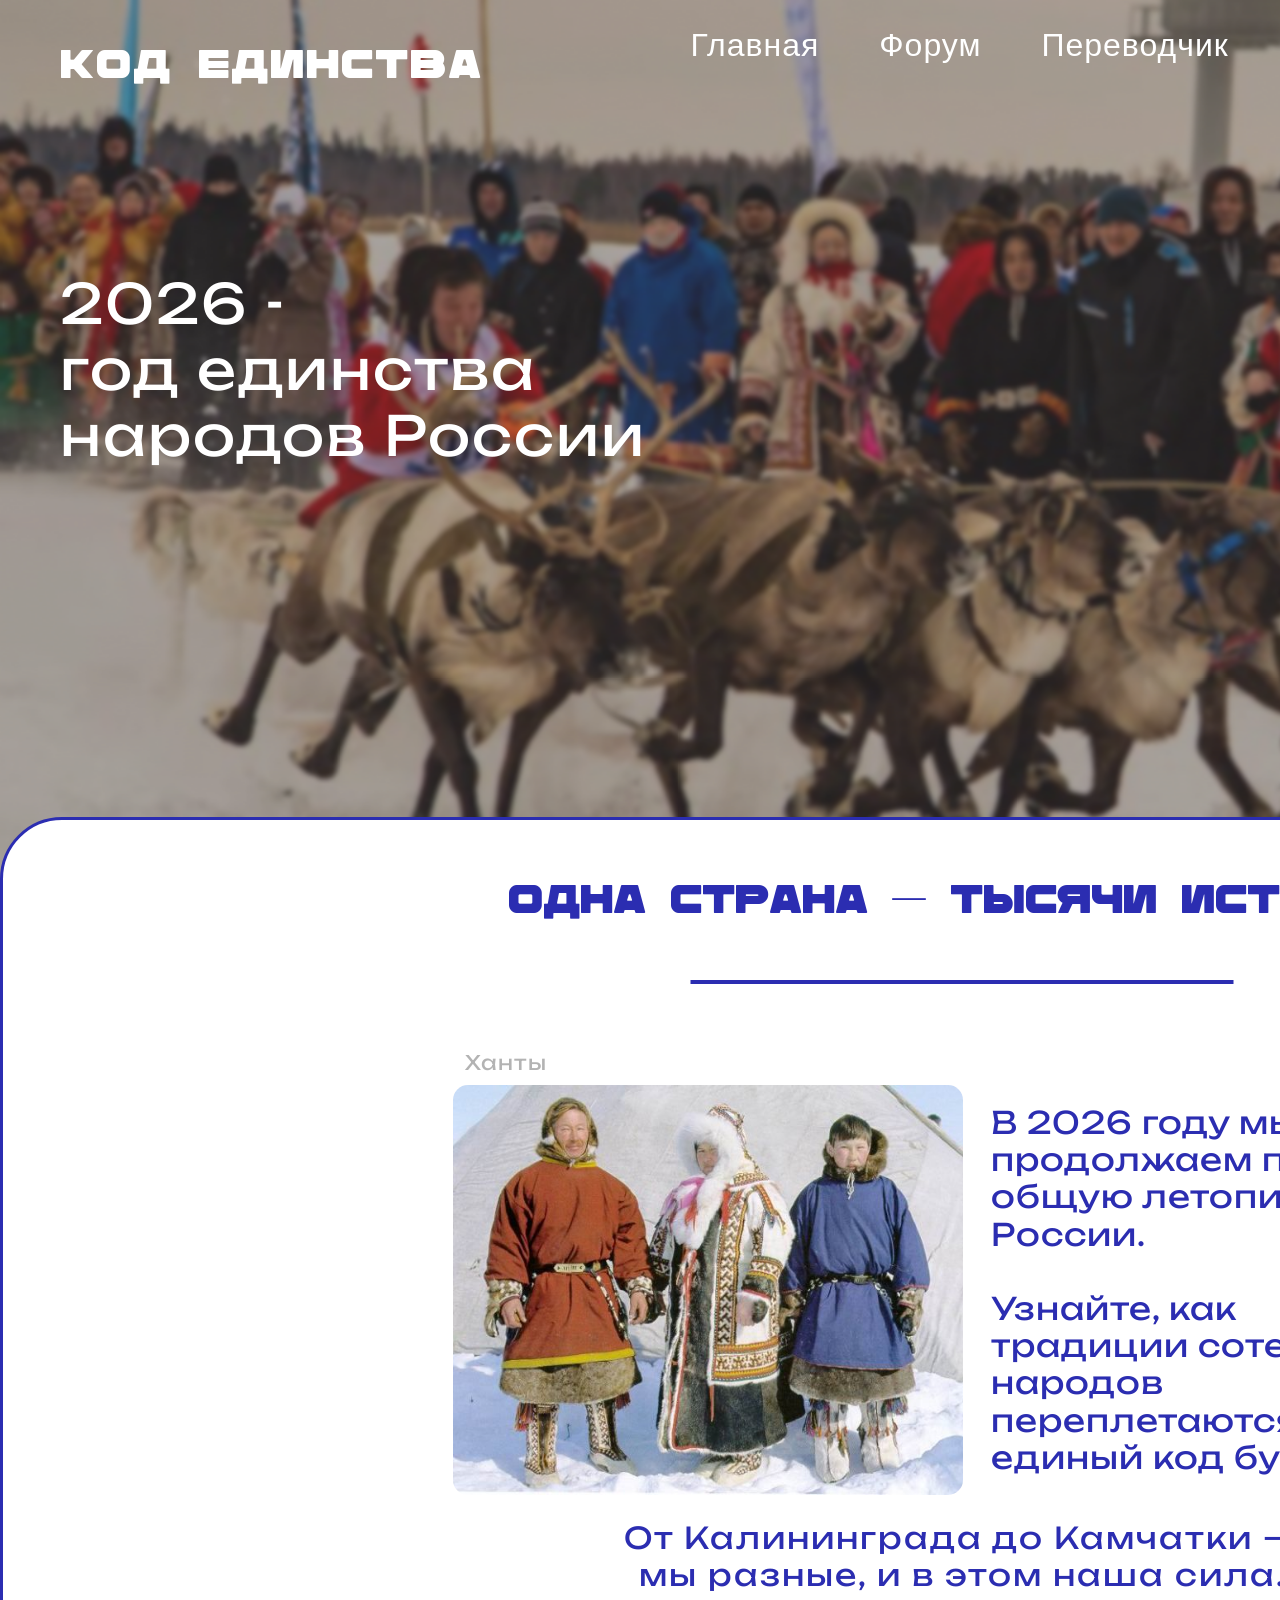
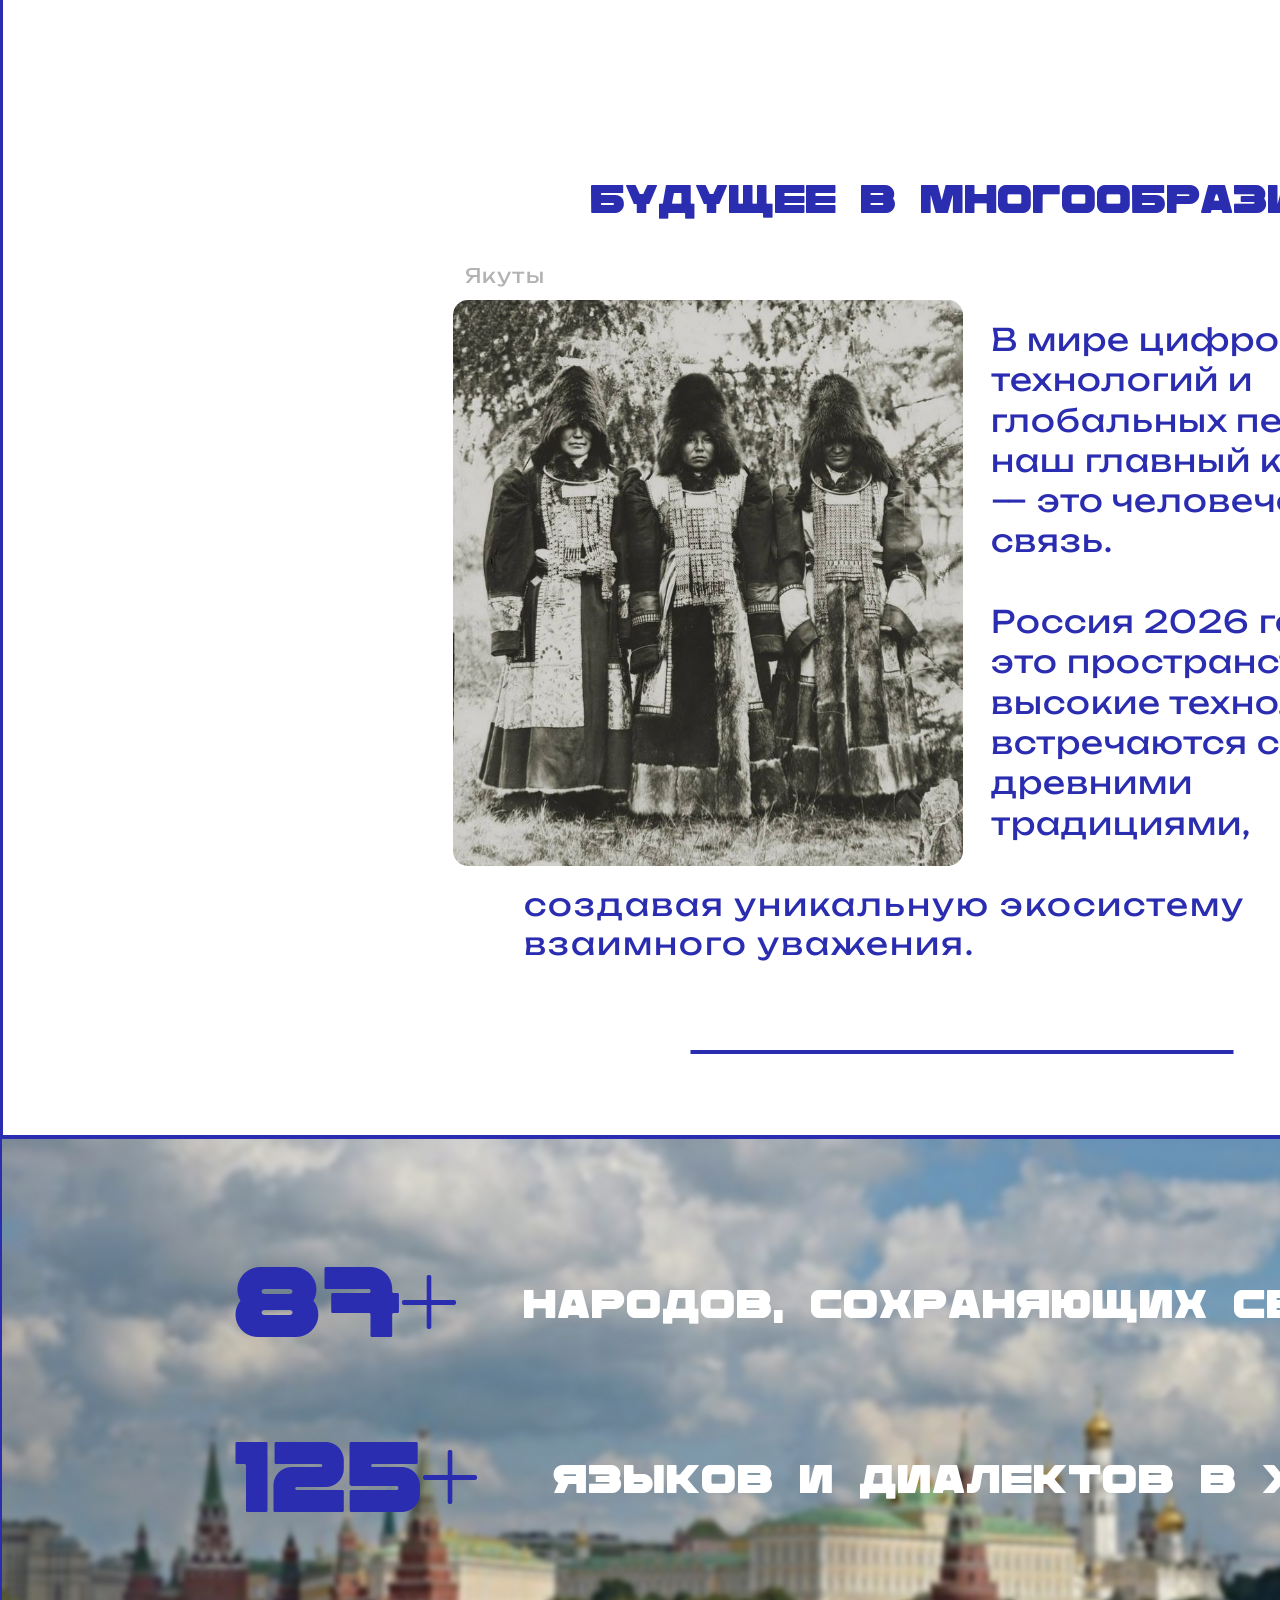
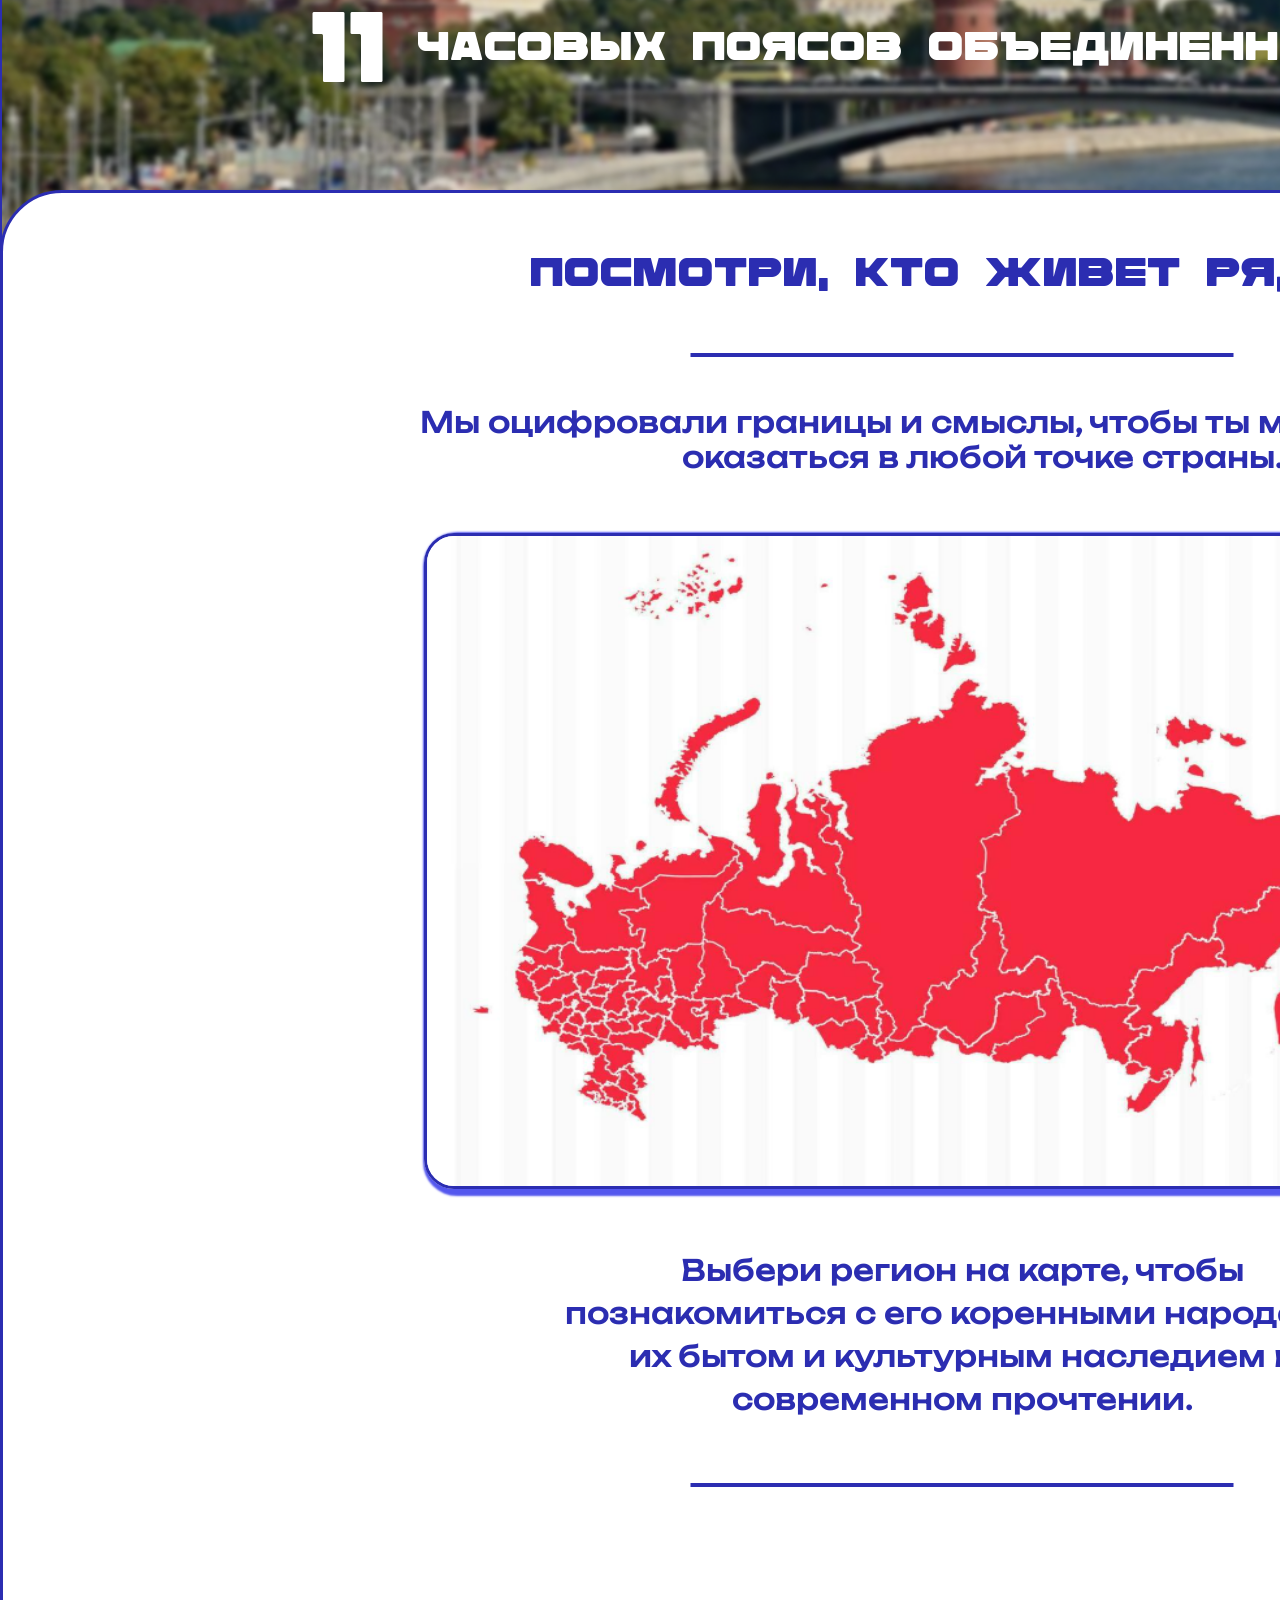
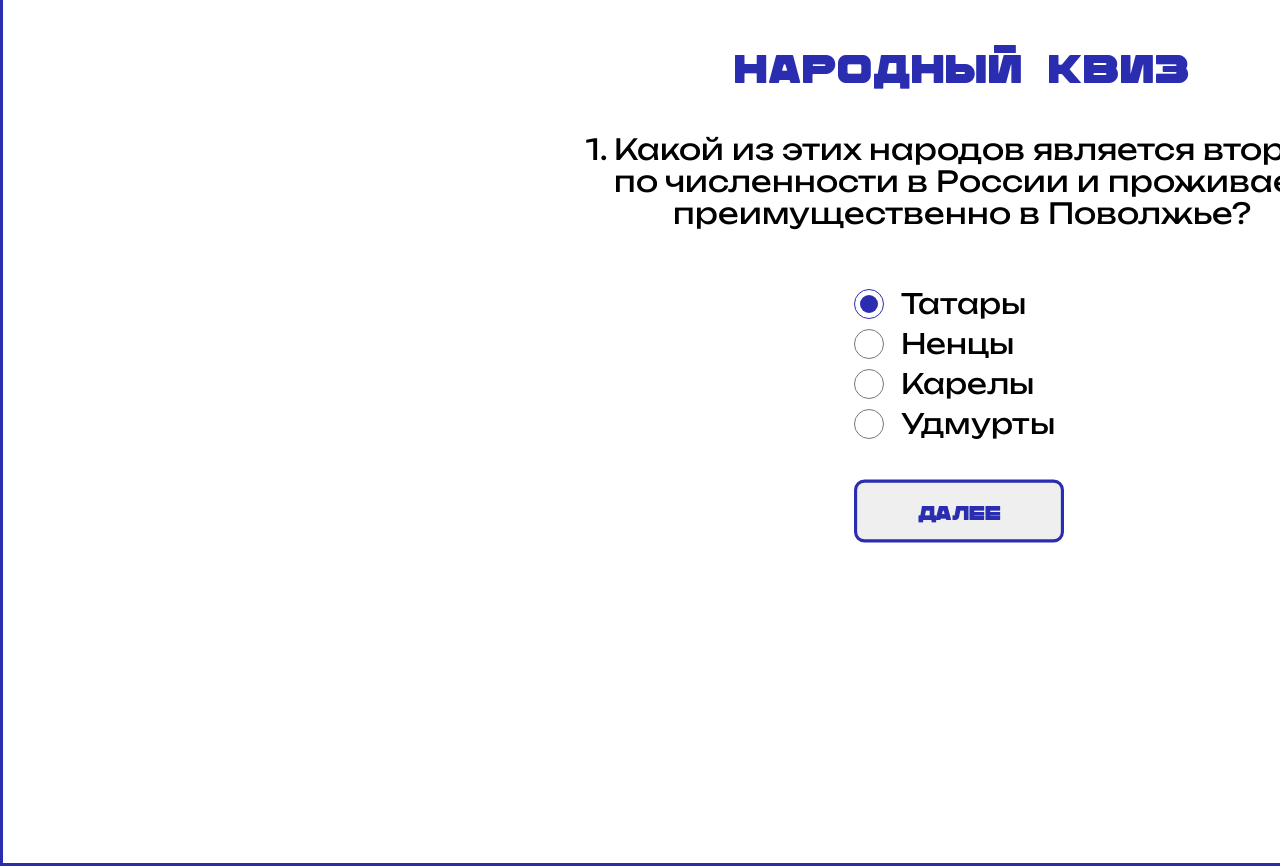
==== commit d4150470: "qwizz (start)" ====
--- a/index.html
+++ b/index.html
@@ -69,6 +69,50 @@
 
 <img id="map" src="img/maptest.png">
 
+
+    <div class="regbox">
+        <h1 class="region">Выбери регион на карте, чтобы
+            познакомиться с его коренными 
+            народами, их бытом и культурным 
+            наследием в современном прочтении.</h1>
+    </div>
+
+    <div class="line3"> </div>
+
+<div class="qwiztop"><h1>народный квиз</h1></div>
+
+    <div id="qwiz">
+        <p class="question">1. Какой из этих народов 
+                    является вторым по 
+                    численности в России и проживает 
+                    преимущественно в Поволжье?</p>
+        
+
+         <form id="qwizform">
+            <div>
+                <input type="radio" id="one" name="people" value="1" checked>
+                <label for="one">Татары</label>
+            </div>
+            
+            <div>
+                <input type="radio" id="two" name="people" value="2">
+                <label for="two">Ненцы</label>
+            </div>
+            
+            <div>
+                <input type="radio" id="three" name="people" value="3">
+                <label for="three">Карелы</label>
+            </div>
+            
+            <div>
+                <input type="radio" id="four" name="people" value="4">
+                <label for="four">Удмурты</label>
+            </div>
+            
+            <button type="button" id="submit">ДАЛЕЕ</button>
+        </form>           
+    </div>
+
 </div>
 
 
--- a/index.css
+++ b/index.css
@@ -40,7 +40,7 @@
     position: relative;
     width: 500px;
     color: #FFFFFF;
-    margin: 35px; margin-left: 40px;
+    margin: 35px; margin-left: 50px;
     font-size: 40px; font-family: 'Rimma-Sans';
     letter-spacing: 2px; z-index: 1;
     transition: all 0.3s ease;
@@ -84,9 +84,36 @@
     position: absolute; top: 270px; margin-left: 50px; 
     letter-spacing: 2px; line-height: 120%;
     font-size: 55px; font-family: 'Unbounded';
-    z-index: 1
-}
-/* //////////////////////////////////// */
+    z-index: 1; transition: all 0.3s ease;
+}
+
+/* //////////////////////////////////// */
+
+@media (min-width: 2000px) {
+    #year{
+        font-size: 60px;
+        left: 50px;
+    }
+    #zagolovok{
+        font-size: 45px;
+        left: 50px
+    }
+}
+@media (min-width: 2500px) {
+    #zagolovok{
+        font-size: 50px;
+        width: 1000px;
+    }
+}
+@media (min-width: 3000px) {
+    #zagolovok{
+        font-size: 60px;
+        width: 1500px;
+    }
+}
+
+/* //////////////////////////////////// */
+
 @keyframes line{
     0%{
         border-bottom: 3px solid #2B2DB1;
@@ -122,6 +149,8 @@
         opacity: 1;
         transform: translateY(0px);}
 }
+
+/* //////////////////////////////////// */
 
 #content-box1{
     position: absolute; top: 817px;
@@ -142,14 +171,14 @@
     margin: 20px; padding-top: 30px;
 }
 .line{
-    width: 513px;
+    width: 543px;
     height: 0px;
     border-top: 4px solid #2B2DB1;
     position: absolute; left: 50%; top: 160px;
     transform: translateX(-50%);
 }
 .line2{
-    width: 513px;
+    width: 543px;
     height: 0px;
     border-top: 4px solid #2B2DB1;
     position: absolute; left: 50%; top: 1830px;
@@ -235,7 +264,7 @@
     letter-spacing: 2px;
 }
 
-/* ///////////////// */
+/* //////////////////////////////////// */
 
 #fon2{
     border: #2B2DB1 4px solid;
@@ -249,6 +278,7 @@
     opacity: 1;
 }
 #content-box2{
+    color: #2B2DB1;
     letter-spacing: 1px;
     position: absolute; top: 3390px;
     display: grid; justify-self: center;
@@ -256,7 +286,7 @@
     background-color: #FFFFFF;
     max-width: 1920px;
     width: 1918px;
-    height: 1920px;
+    height: 2270px;
     z-index: 3;
 }
 
@@ -267,7 +297,7 @@
     font-size: 28px; font-family: 'Unbounded';
 }
 
-/* /////////////// */
+/* //////////////////////////////////// */
 
 #numbers{
     letter-spacing: 1px;
@@ -320,7 +350,7 @@
     width: 2000px;
 }
 
-/* ///////////////// */
+/* //////////////////////////////////// */
 
 
 #map{
@@ -328,10 +358,101 @@
     border-radius: 30px;
     box-shadow: 3px 3px 2px 4px #5457ee;
     position: absolute;
-    top: 360px; left: 50%; transform: translateX(-50%);
-    width: 1170px; height: 700px;
-}
-
-
-
-/* //////////////// */+    top: 340px; left: 50%; transform: translateX(-50%);
+    width: 1070px; height: 650px;
+}
+
+
+.regbox{
+    line-height: 43px;
+    margin-top: 380px;
+    display: grid; justify-self: center;
+}
+.region{
+    user-select: auto;
+    text-align: center;
+    width: 804px;
+    font-size: 28px; font-family: 'Unbounded';
+    margin: 15px;
+}
+
+.line3{
+    width: 543px;
+    height: 0px;
+    border-top: 4px solid #2B2DB1;
+    position: absolute; left: 50%; top: 1290px;
+    transform: translateX(-50%);
+}
+
+.qwiztop{
+    margin-top: -360px;
+}
+
+#qwiz{
+    letter-spacing: normal;
+    position: absolute; left: 50%; top: 1540px;
+    transform: translateX(-50%);
+    line-height: 32px;
+    font-size: 29px; font-family: 'Unbounded';
+    text-align: center;
+    width: 757px;
+    color: #000000;
+}
+
+#qwizform{
+    text-align: start;
+    user-select: none;
+    font-size: 28px;
+    line-height: 38px;
+    position: absolute;
+    left: 49%; top: 150px;
+    transform: translateX(-50%);
+}
+
+#qwizform input[type="radio"] {
+  accent-color: #2B2DB1;
+  width: 30px;
+  height: 30px;
+  margin-right: 10px;
+  vertical-align: middle;
+  transition: all 0.2s ease;
+}
+#qwizform input[type="radio"]:hover{
+    scale: 1.15;
+}
+#qwizform input[type="radio"]:focus{
+    animation: qwiz 0.3s ease-out forwards
+}
+
+@keyframes qwiz{
+    0%{
+        scale: 1.15;
+    }
+    50%{
+        scale: 1.35;
+    }
+    100%{
+        scale: 1.15;
+    }
+}
+
+#qwizform label {
+  vertical-align: middle;
+}
+
+#submit{
+    scale: 1.05;
+    color: #2B2DB1;
+    font-size: 19px; font-family: 'Rimma-Sans';
+    position: absolute; left: -33px;
+    margin: 38px; 
+    height: 60px; width: 200px;
+    border: #2B2DB1 3px solid;
+    border-radius: 10px;
+    transition: all 0.3s ease;
+}
+#submit:hover{
+    scale: 1.1;
+    color: #FFFFFF;
+    background-color: #2B2DB1;
+}
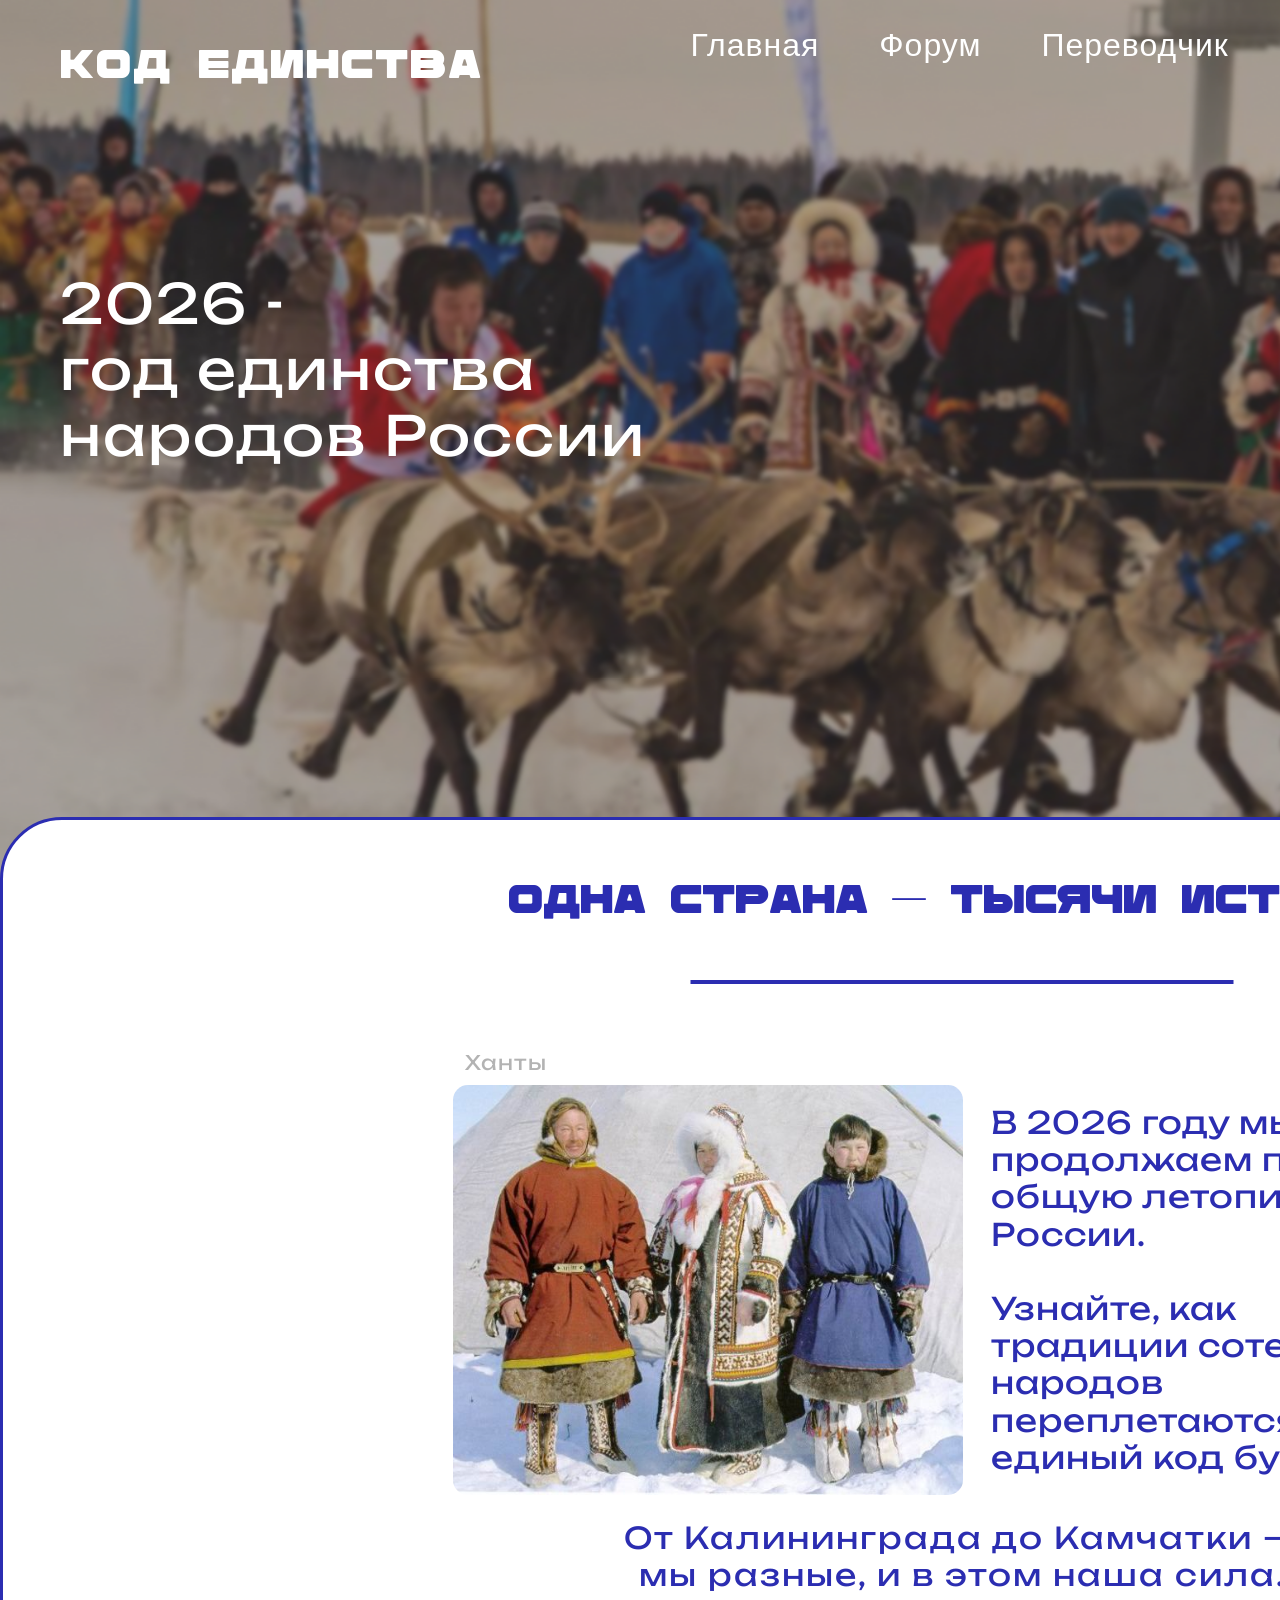
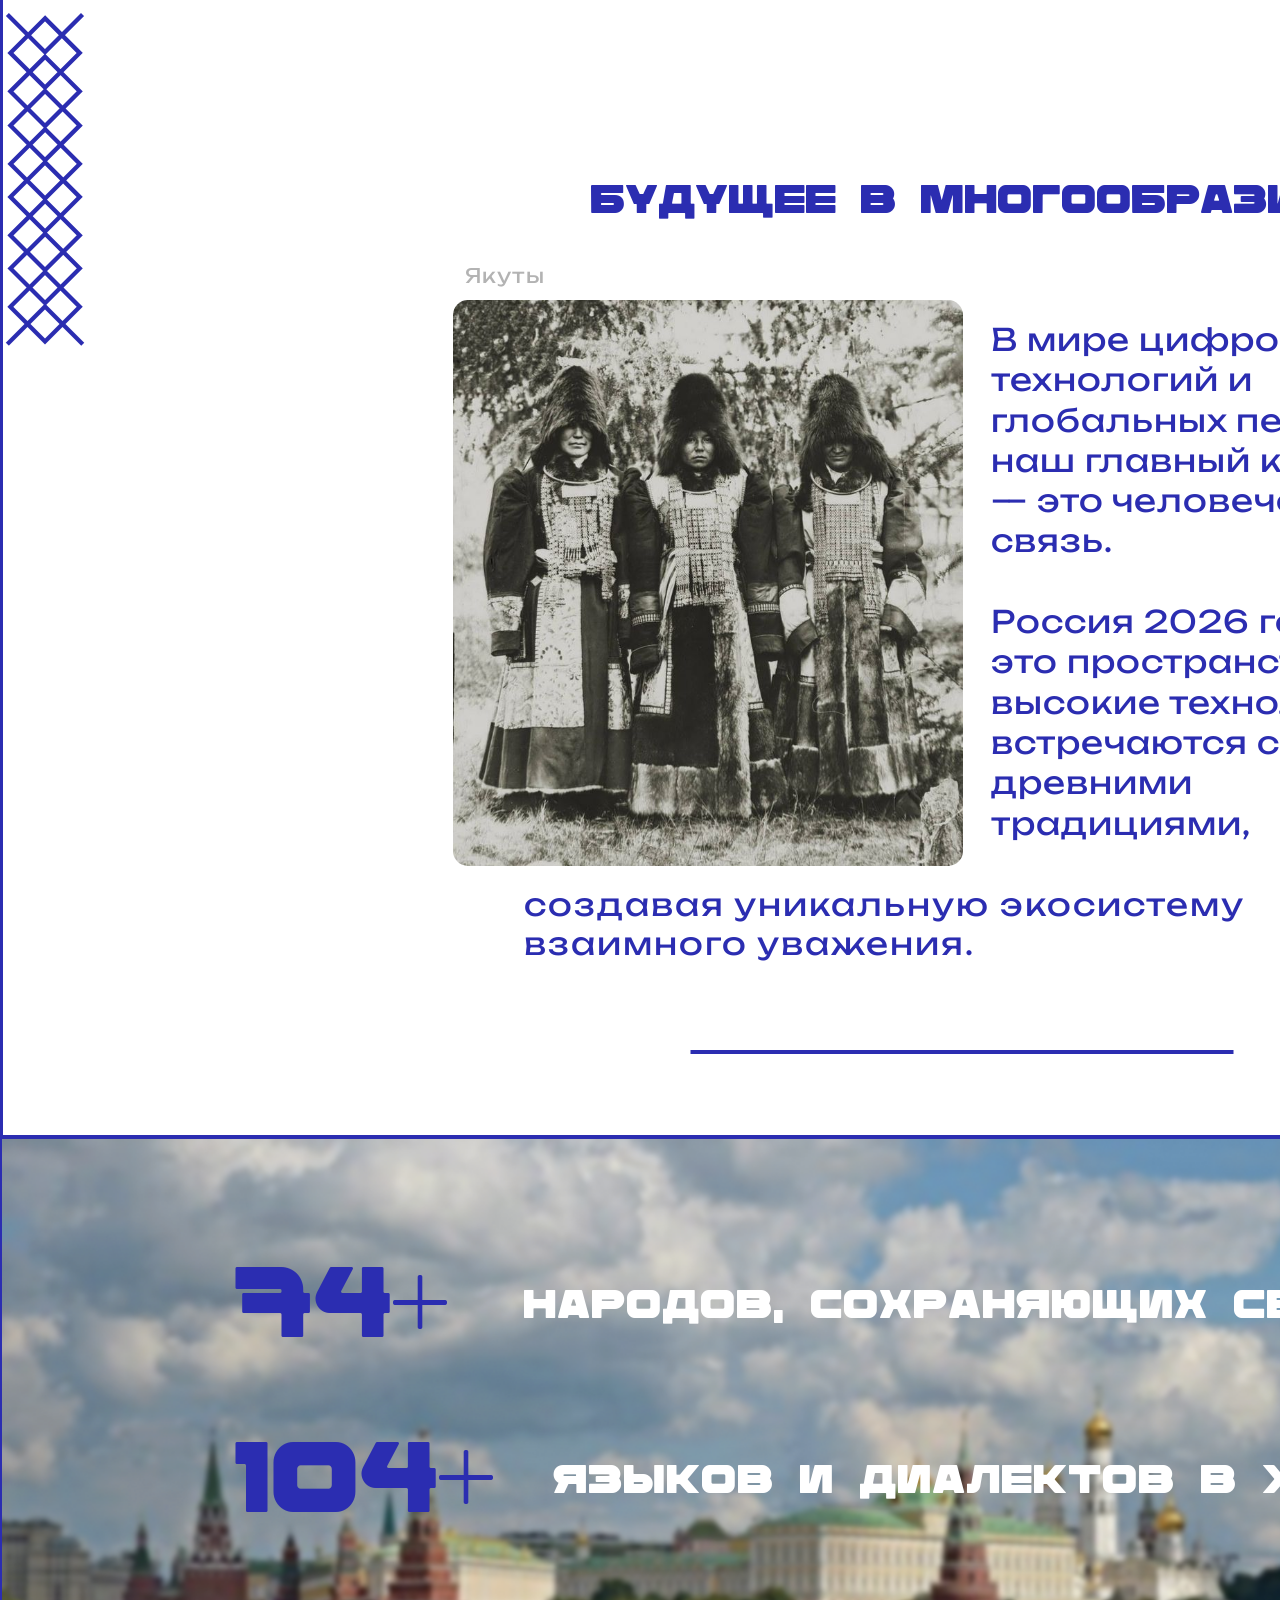
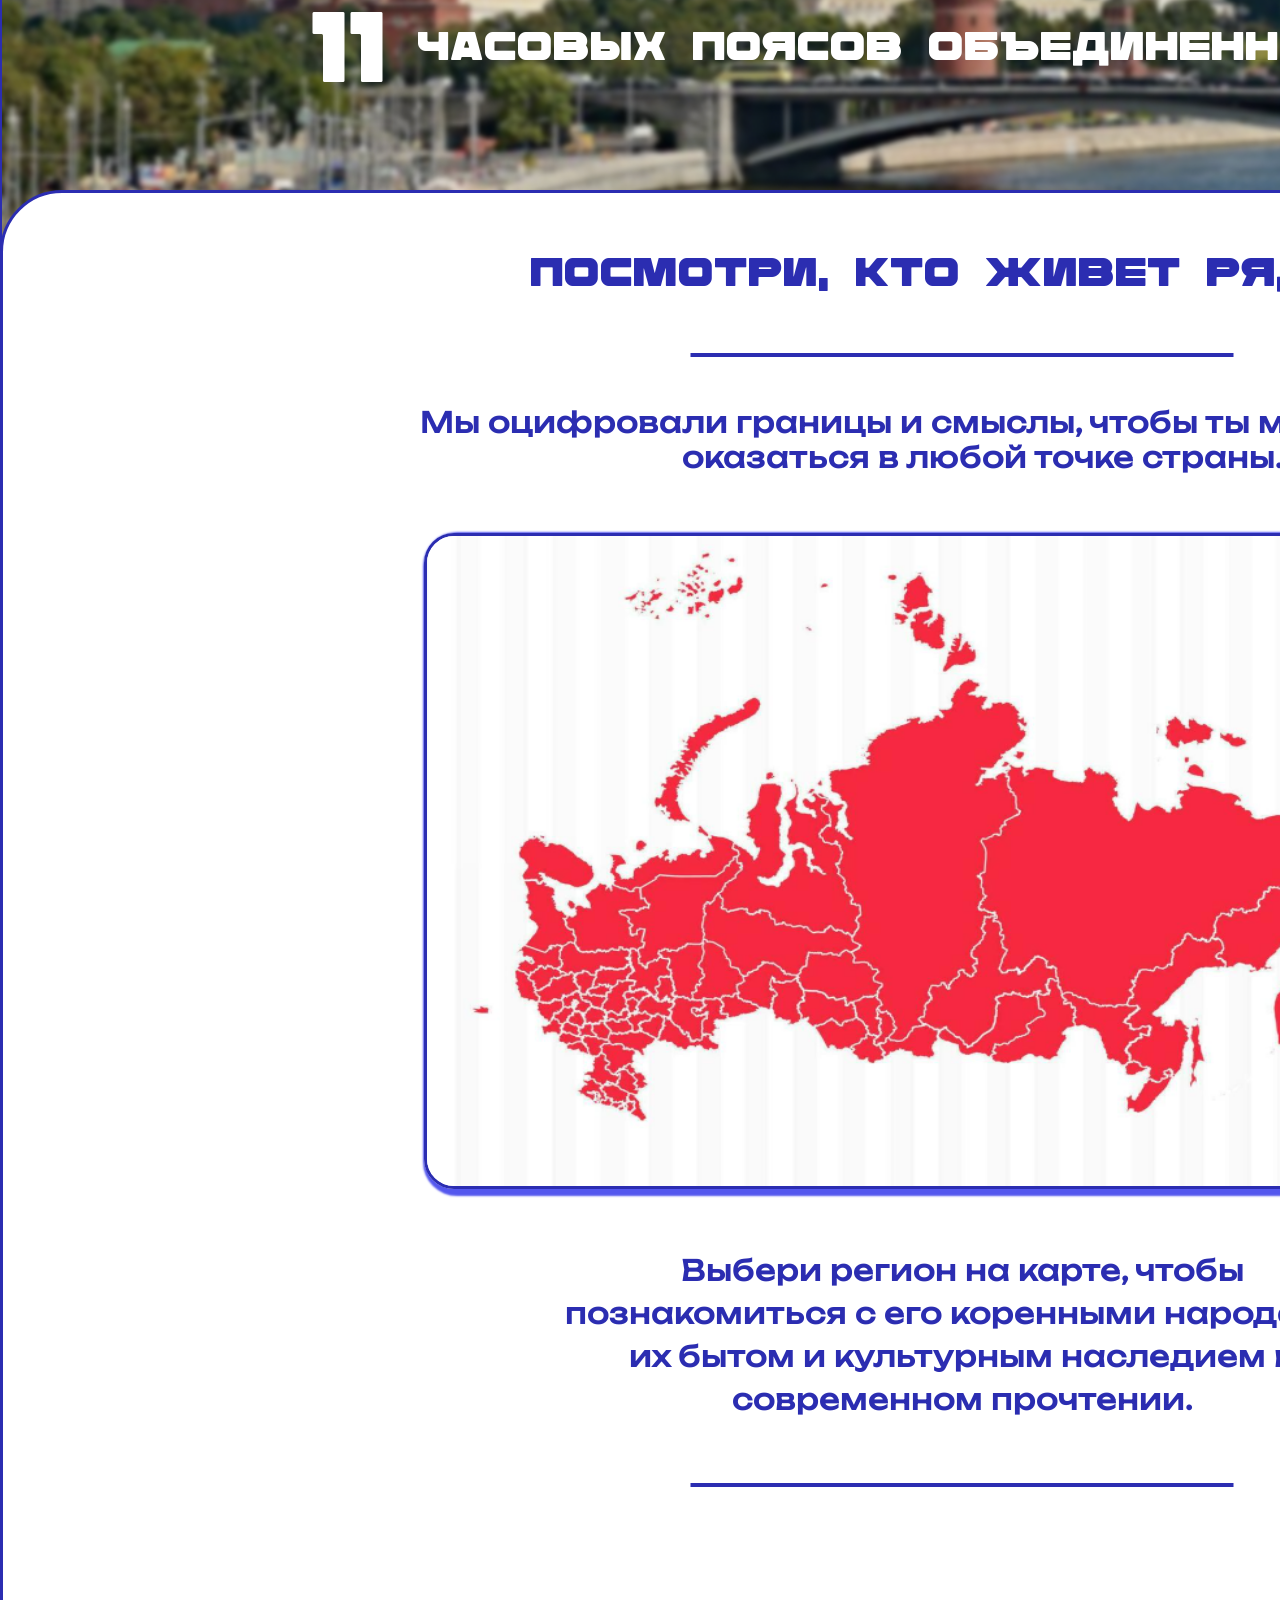
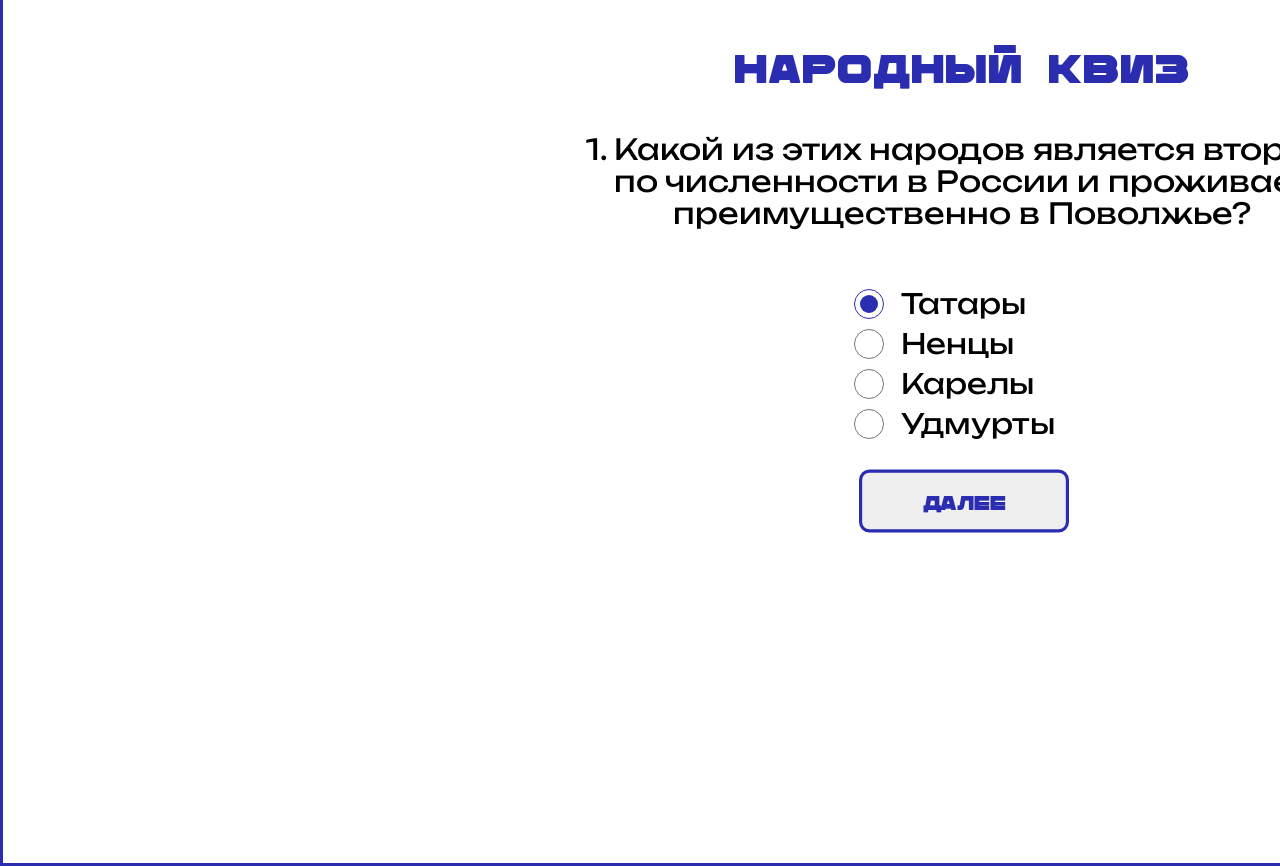
==== commit 9891f69e: "qwizz (end)" ====
--- a/index.html
+++ b/index.html
@@ -39,6 +39,8 @@
         <img class="img1" src="img/indeximg1.png" alt="Ханты">
         <p class="hant">Ханты</p>
     <p class="info2">От Калининграда до Камчатки — мы разные, и в этом наша сила.</p>
+
+<img class="asideL" src="img/aside.png"><img class="asideR" src="img/aside.png">
 
     <h1 class="future">Будущее в многообразии</h1>
     
@@ -91,26 +93,30 @@
          <form id="qwizform">
             <div>
                 <input type="radio" id="one" name="people" value="1" checked>
-                <label for="one">Татары</label>
+                <label class="txt1" for="one">Татары</label>
             </div>
             
             <div>
                 <input type="radio" id="two" name="people" value="2">
-                <label for="two">Ненцы</label>
+                <label class="txt2" for="two">Ненцы</label>
             </div>
             
             <div>
                 <input type="radio" id="three" name="people" value="3">
-                <label for="three">Карелы</label>
+                <label class="txt3" for="three">Карелы</label>
             </div>
             
             <div>
                 <input type="radio" id="four" name="people" value="4">
-                <label for="four">Удмурты</label>
+                <label class="txt4" for="four">Удмурты</label>
             </div>
+        
             
+        </form> 
             <button type="button" id="submit">ДАЛЕЕ</button>
-        </form>           
+            <br>
+        <div id="result" style="margin-top: 20px; font-size: 18px;"></div>   
+
     </div>
 
 </div>
--- a/index.css
+++ b/index.css
@@ -151,6 +151,17 @@
 }
 
 /* //////////////////////////////////// */
+
+.asideL{user-select: none; -webkit-user-drag: none;
+    position: absolute; top: 50%;
+    transform: translateY(-50%);
+}
+.asideR{
+    right: -5px;
+    user-select: none; -webkit-user-drag: none;
+    position: absolute; top: 50%;
+    transform: translateY(-50%);
+}
 
 #content-box1{
     position: absolute; top: 817px;
@@ -440,11 +451,13 @@
   vertical-align: middle;
 }
 
+
+
 #submit{
     scale: 1.05;
     color: #2B2DB1;
     font-size: 19px; font-family: 'Rimma-Sans';
-    position: absolute; left: -33px;
+    position: absolute; left: 50%; transform: translateX(-65%); top: 300px;
     margin: 38px; 
     height: 60px; width: 200px;
     border: #2B2DB1 3px solid;
@@ -455,4 +468,11 @@
     scale: 1.1;
     color: #FFFFFF;
     background-color: #2B2DB1;
+}
+
+#result{
+    width: 250px;
+    display: grid; justify-self: center;
+    position: absolute; left: 50%; top: 390px;
+    transform: translateX(-50%); 
 }
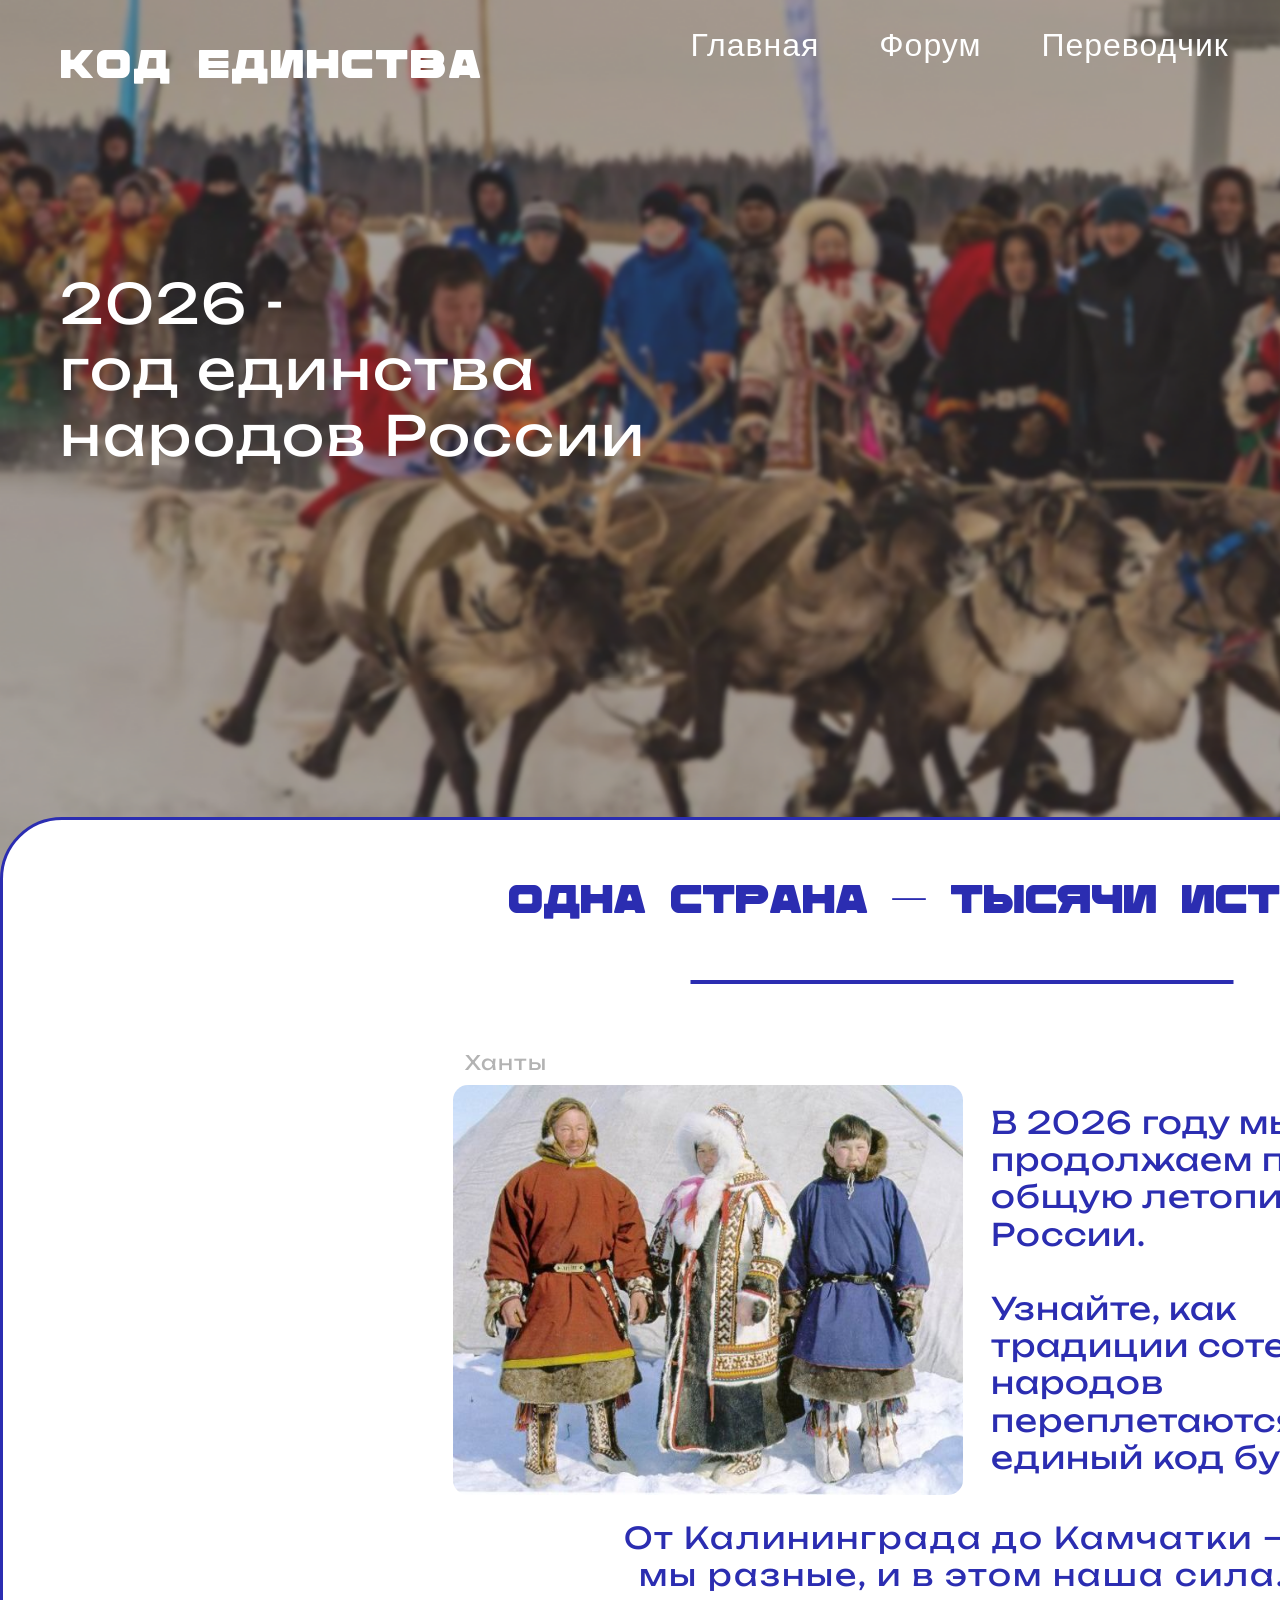
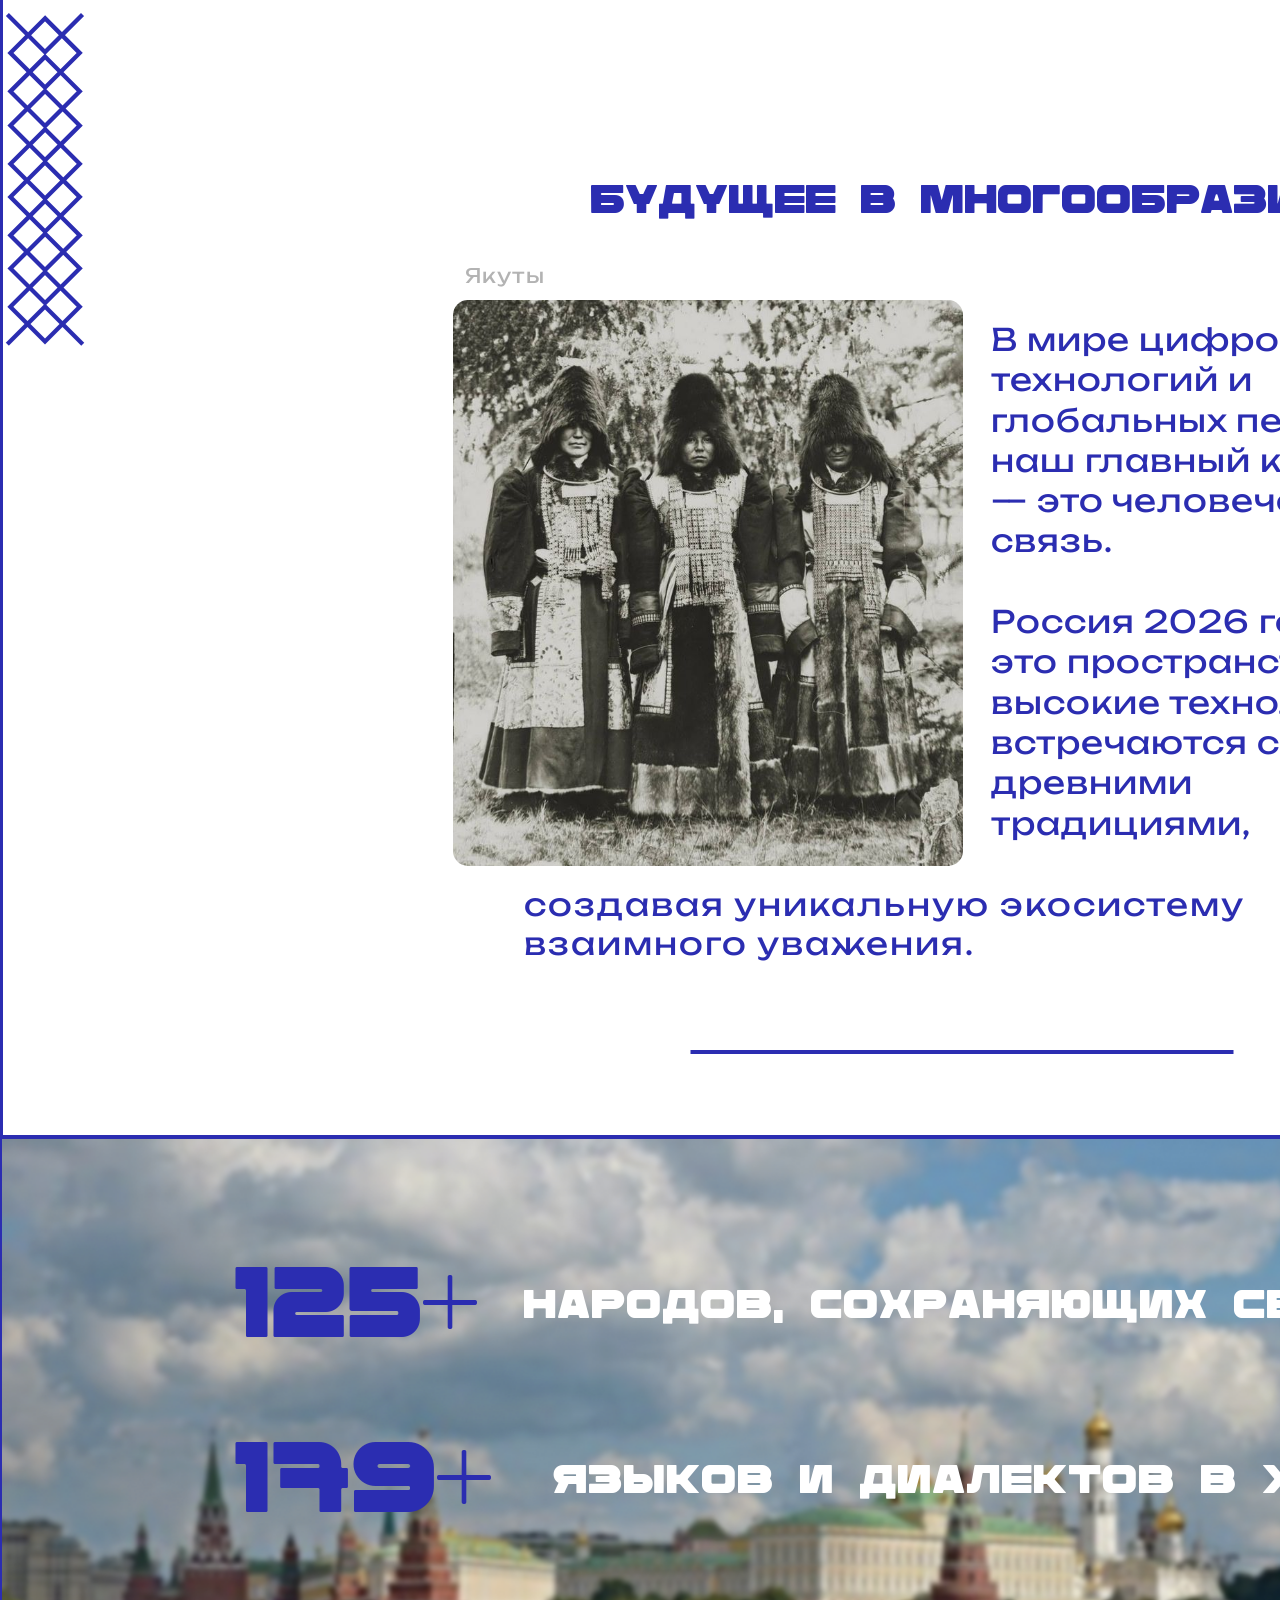
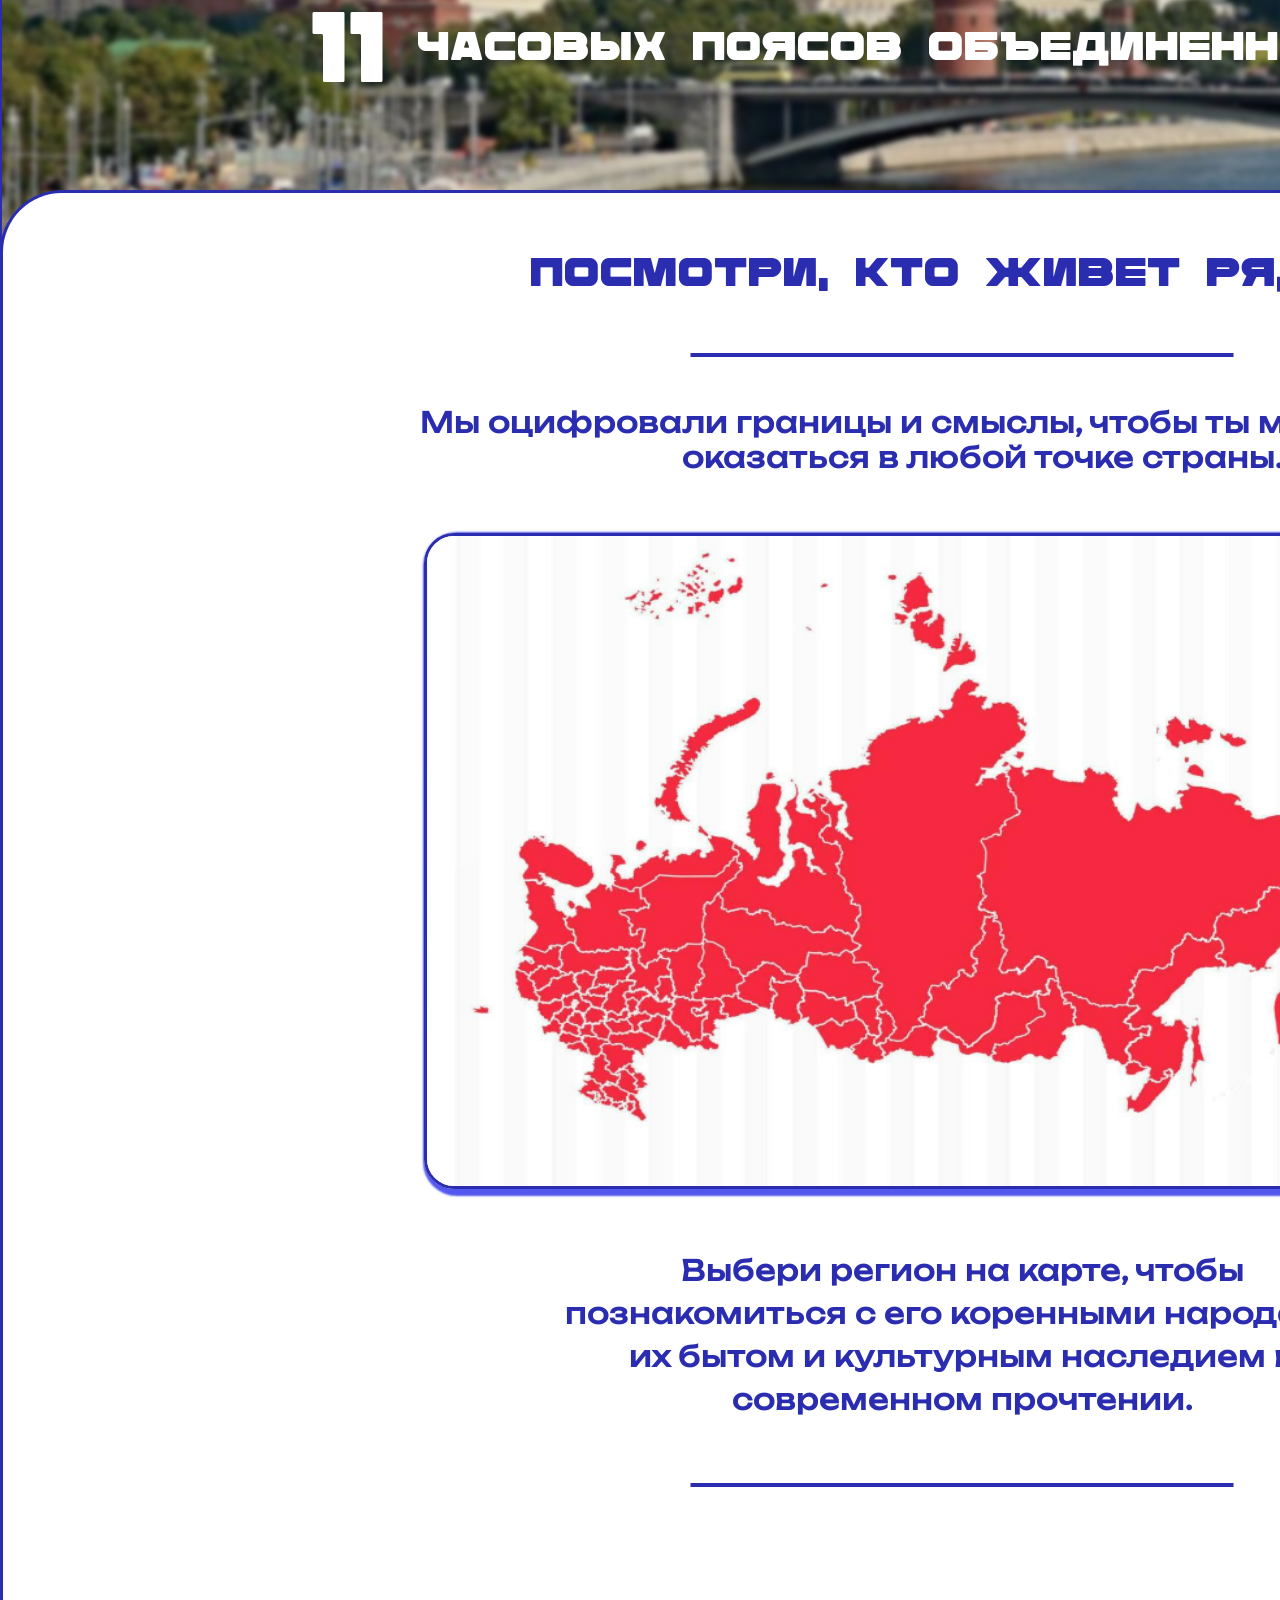
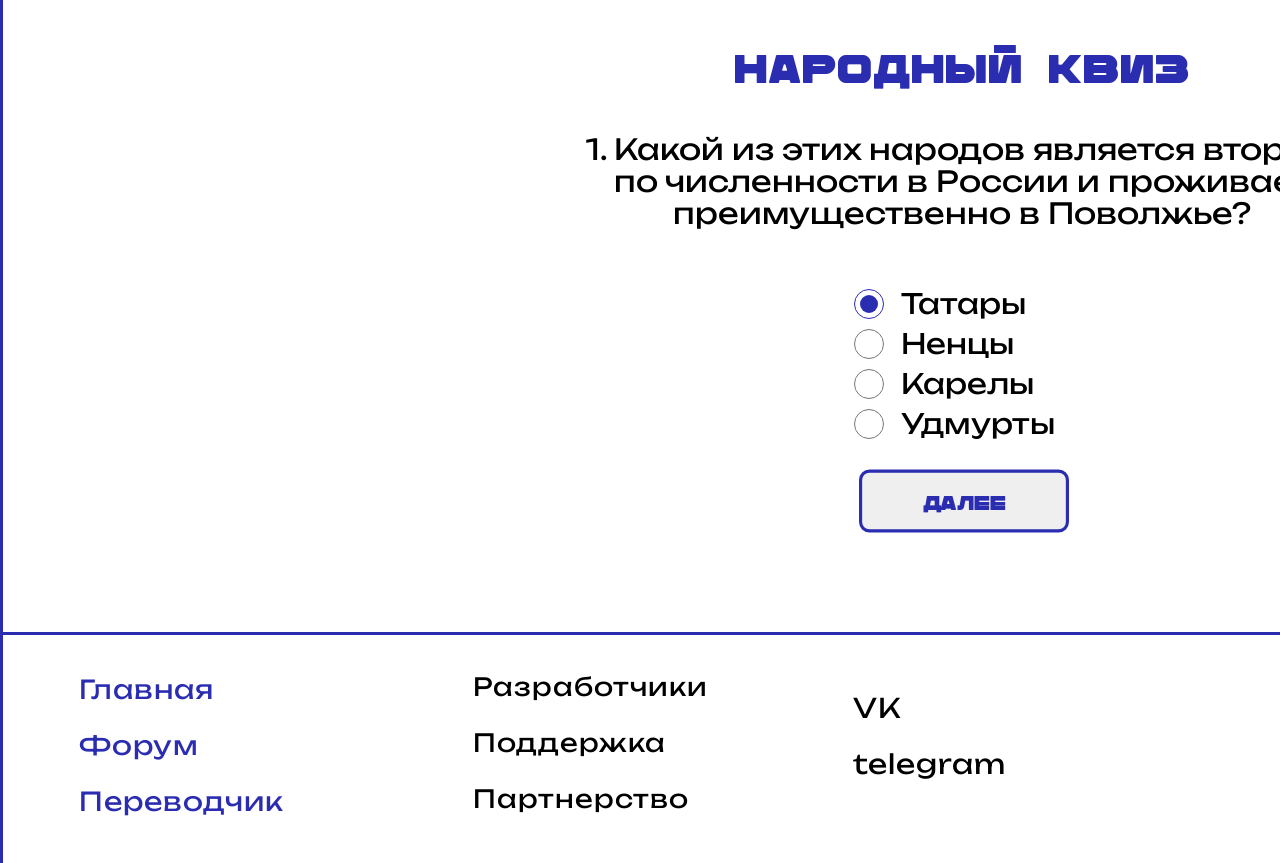
==== commit 109d732b: "главн, end" ====
--- a/index.html
+++ b/index.html
@@ -119,6 +119,28 @@
 
     </div>
 
+<footer id="podval">
+    <div id="navigfoot">
+        <p class="navigg"><a href="index.html">Главная</a></p><br>
+        <p class="navigg">Форум</p><br>
+        <p class="navigg">Переводчик</p><br>
+    </div>
+
+    <div id="creators">
+        <p class="navigg2">Разработчики</p><br>
+        <p class="navigg2">Поддержка</p><br>
+        <p class="navigg2">Партнерство</p>
+    </div>
+
+    <div id="seti">
+        <p class="navigg3"><a href="https://vk.com/club235972581">VK</a></p><br>
+        <p class="navigg3"><a href="https://t.me/KodEdin">telegram</a></p>
+    </div>
+
+    <div id="Kod">КОД ЕДИНСТВА
+    </div>
+</footer>
+
 </div>
 
 
--- a/index.css
+++ b/index.css
@@ -157,7 +157,7 @@
     transform: translateY(-50%);
 }
 .asideR{
-    right: -5px;
+    right: 0px;
     user-select: none; -webkit-user-drag: none;
     position: absolute; top: 50%;
     transform: translateY(-50%);
@@ -294,6 +294,7 @@
     position: absolute; top: 3390px;
     display: grid; justify-self: center;
     border: #2B2DB1 3px solid; border-top-left-radius: 62px; border-top-right-radius: 62px;
+    border-bottom: none;
     background-color: #FFFFFF;
     max-width: 1920px;
     width: 1918px;
@@ -475,4 +476,68 @@
     display: grid; justify-self: center;
     position: absolute; left: 50%; top: 390px;
     transform: translateX(-50%); 
+}
+
+/* подвал footer */
+
+#podval{
+    width: 1920px;
+    padding: 20px; padding-top: 40px;
+    border-top: #2B2DB1 3px solid;
+    position: absolute; bottom: 0px;
+}
+
+#navigfoot{
+    width: 30px;
+    user-select: none;
+    line-height: 28px;
+    font-family: 'Unbounded';
+    font-size: 26px;
+    position: relative; left: 56px;
+}
+.navigg{
+    transition: all 0.3s ease;}
+.navigg:hover{
+    font-size: 29px;
+}
+
+#creators{
+    color: #000000;
+    width: 30px;
+    user-select: none;
+    line-height: 28px;
+    font-family: 'Unbounded';
+    font-size: 25px;
+    position: absolute; left: 470px; bottom: 50px;
+}
+.navigg2{
+    transition: all 0.3s ease;}
+.navigg2:hover{
+    font-size: 28px;
+}
+
+#seti{
+    color: #000000;
+    width: 30px;
+    user-select: none;
+    line-height: 28px;
+    font-family: 'Unbounded';
+    font-size: 27px;
+    position: absolute; left: 850px; bottom: 85px;
+}
+.navigg3{
+    transition: all 0.3s ease;}
+.navigg3:hover{
+    font-size: 33px;
+}
+
+#Kod{width: 500px;
+    user-select: none;
+    font-family: 'Rimma-Sans';
+    font-size: 44px;
+    letter-spacing: 2px;
+    transition: all 0.25s ease;
+    position: absolute; right: 150px; top: 50%; transform: translateY(-50%);}
+#Kod:hover{
+    scale: 1.12;
 }
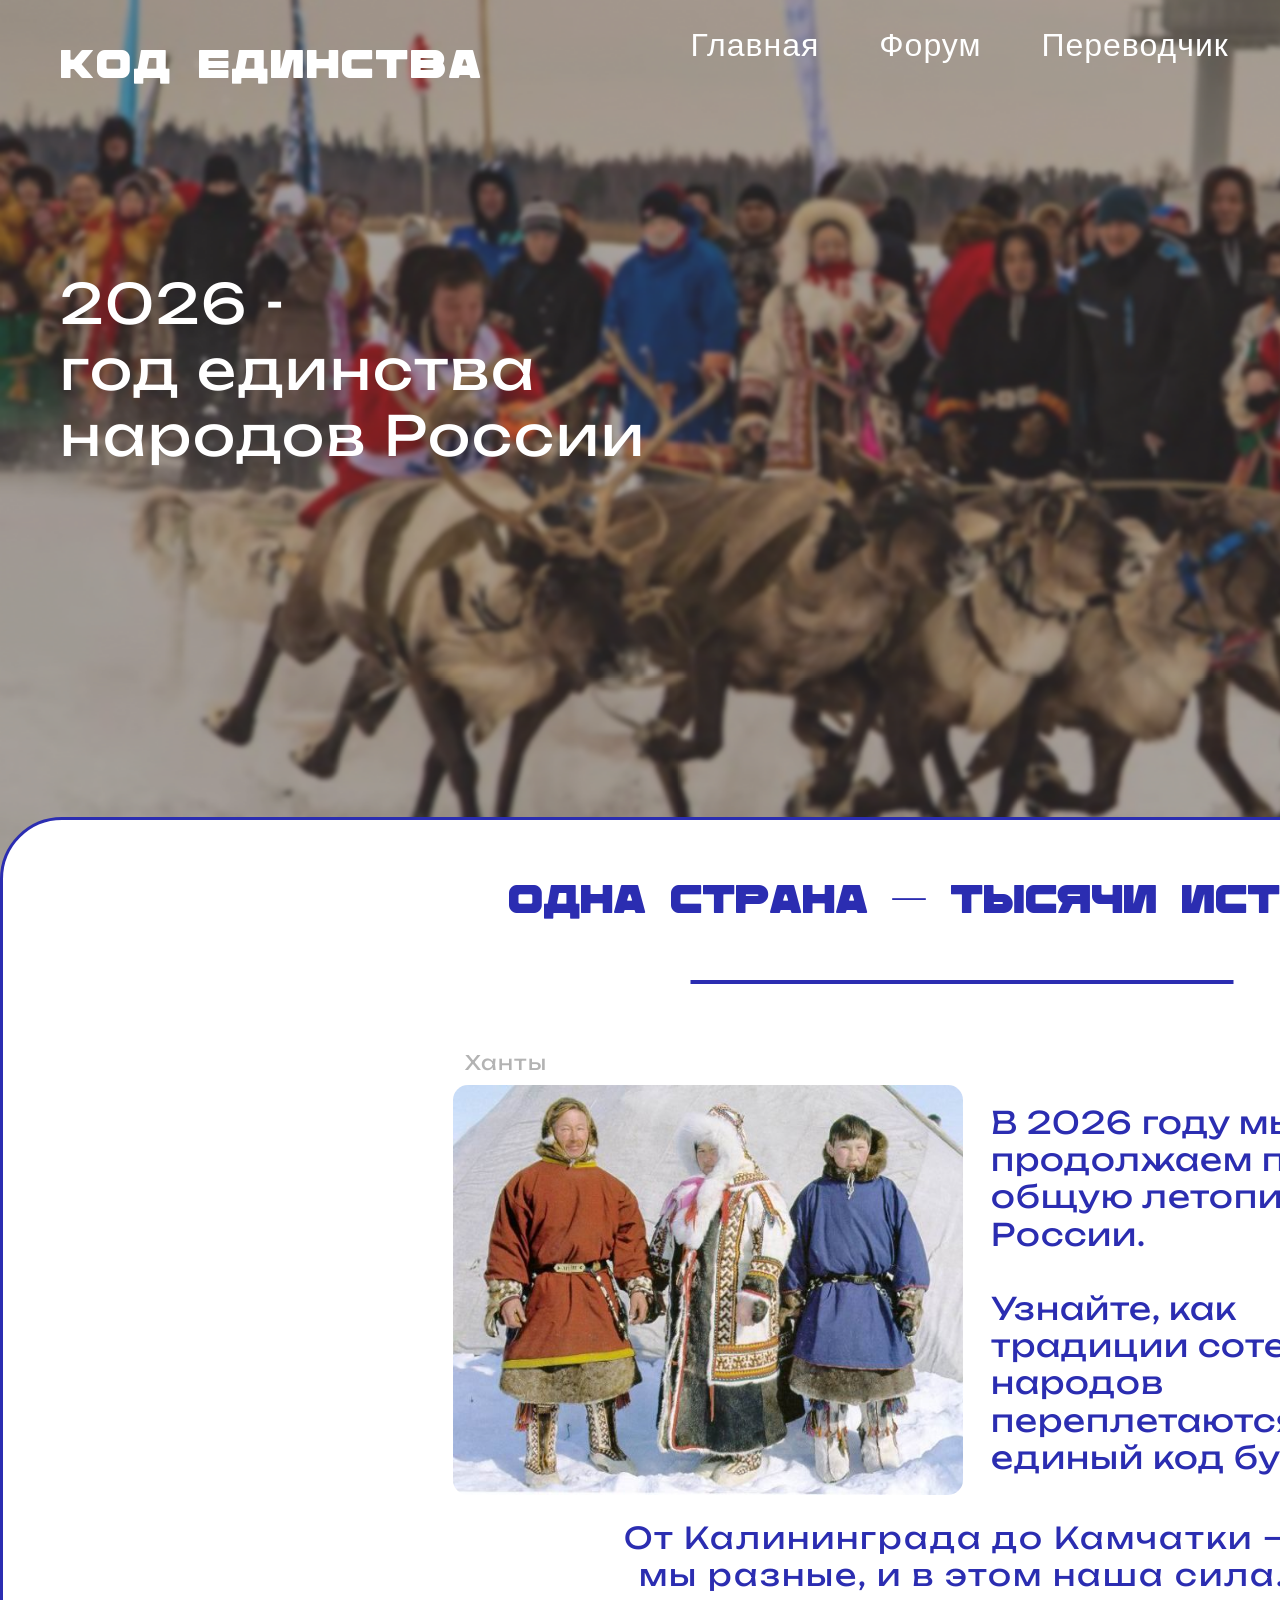
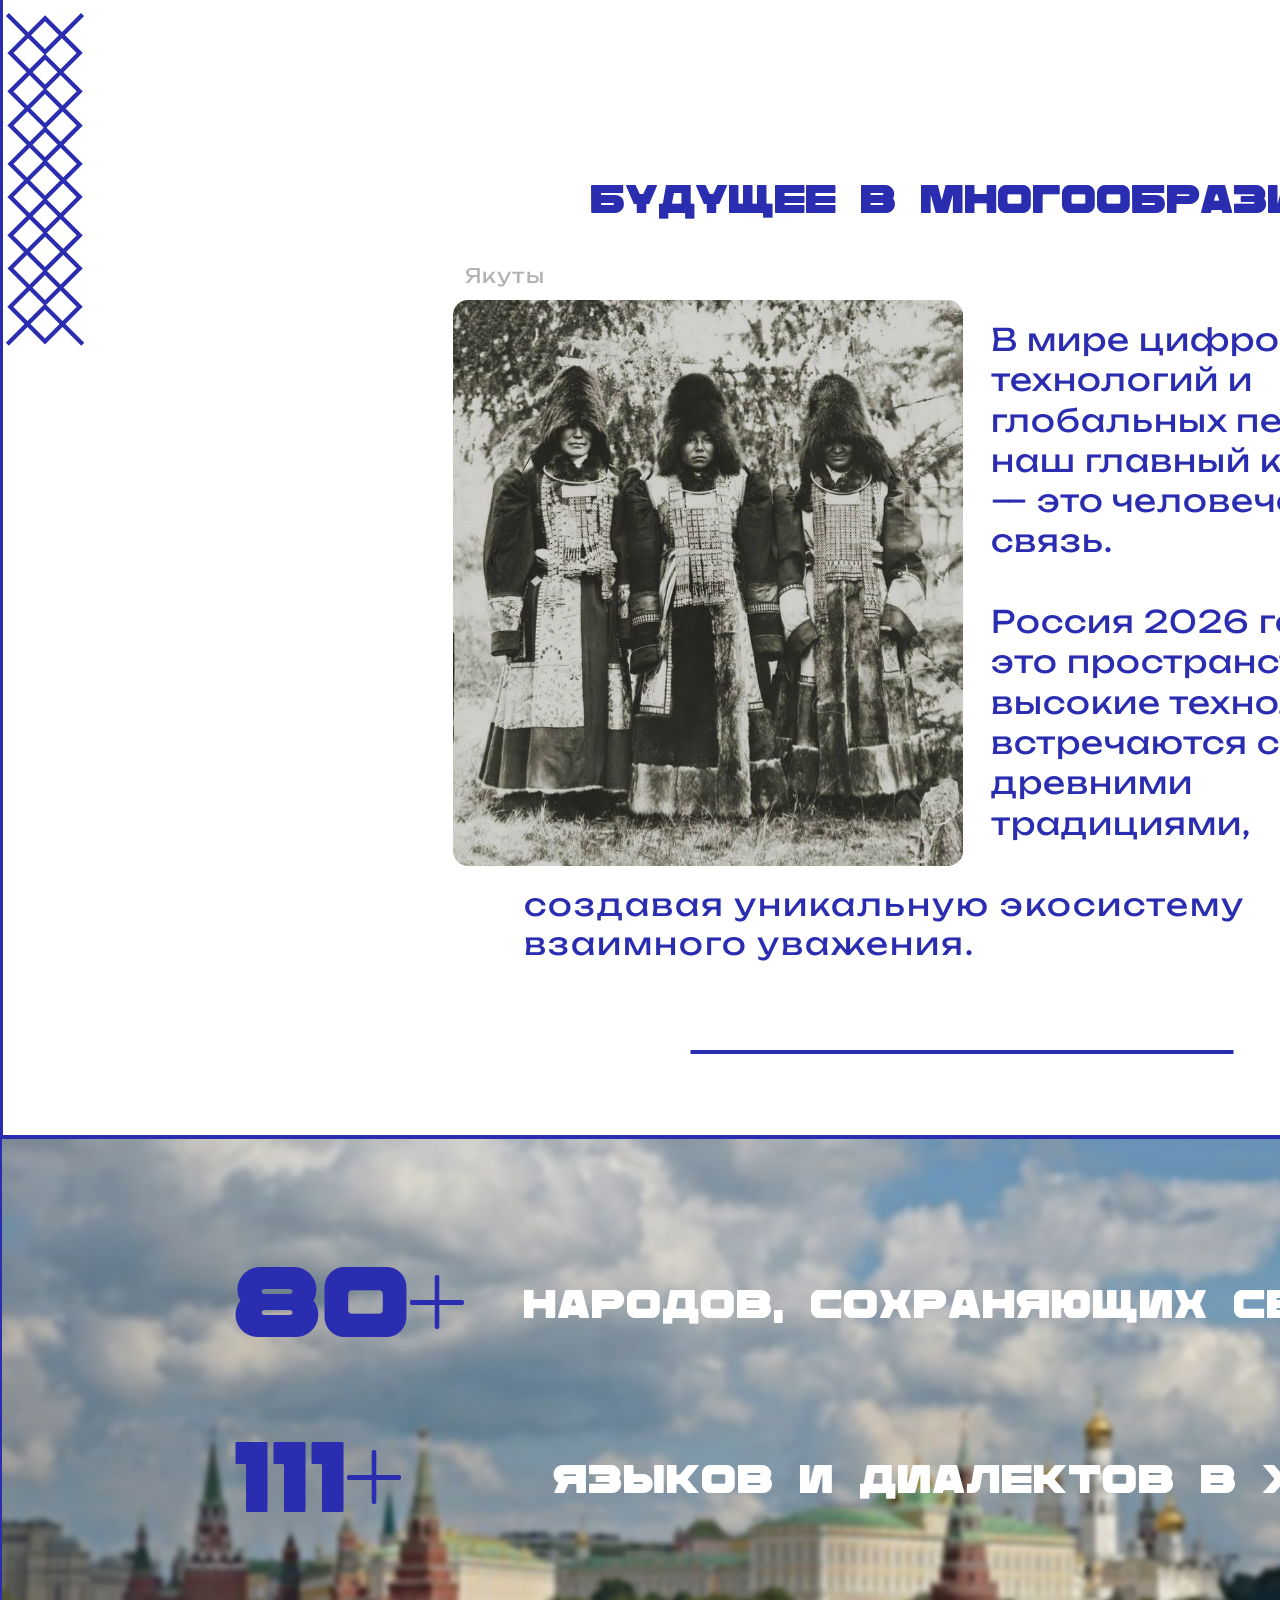
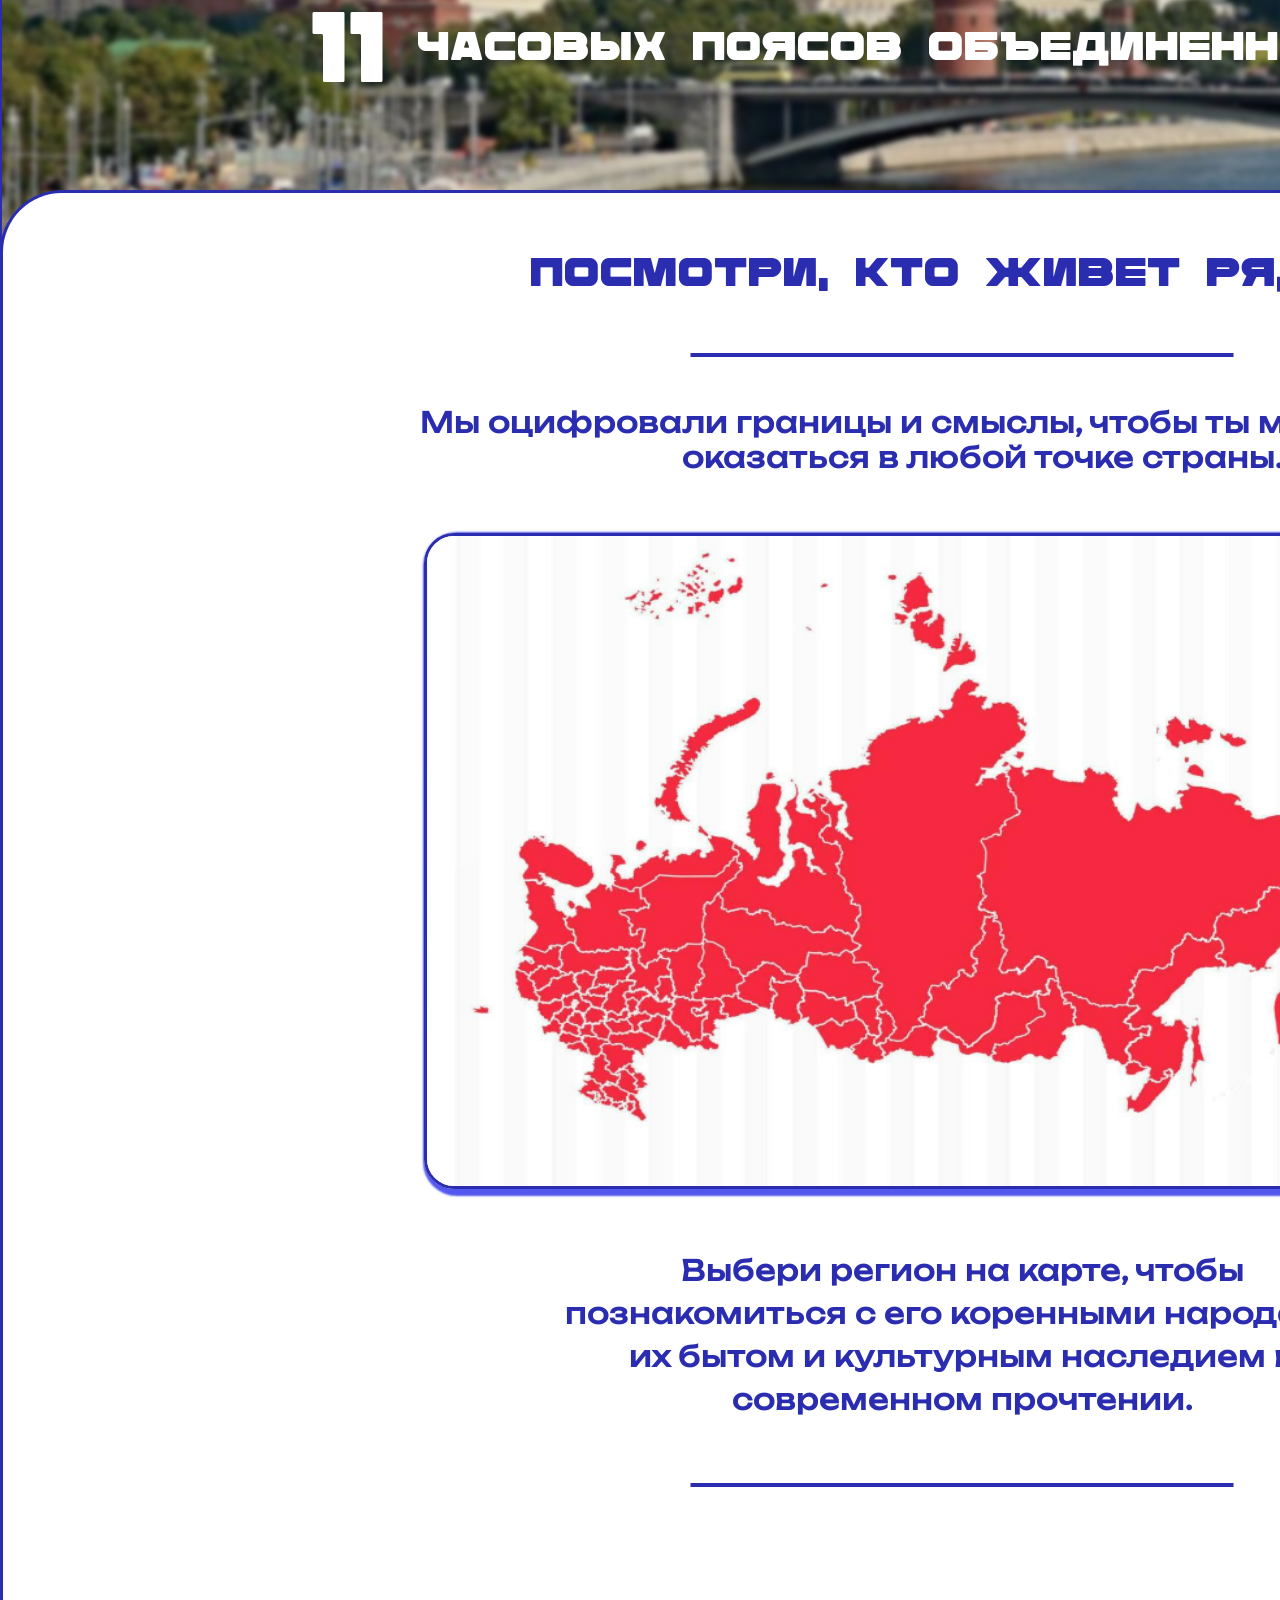
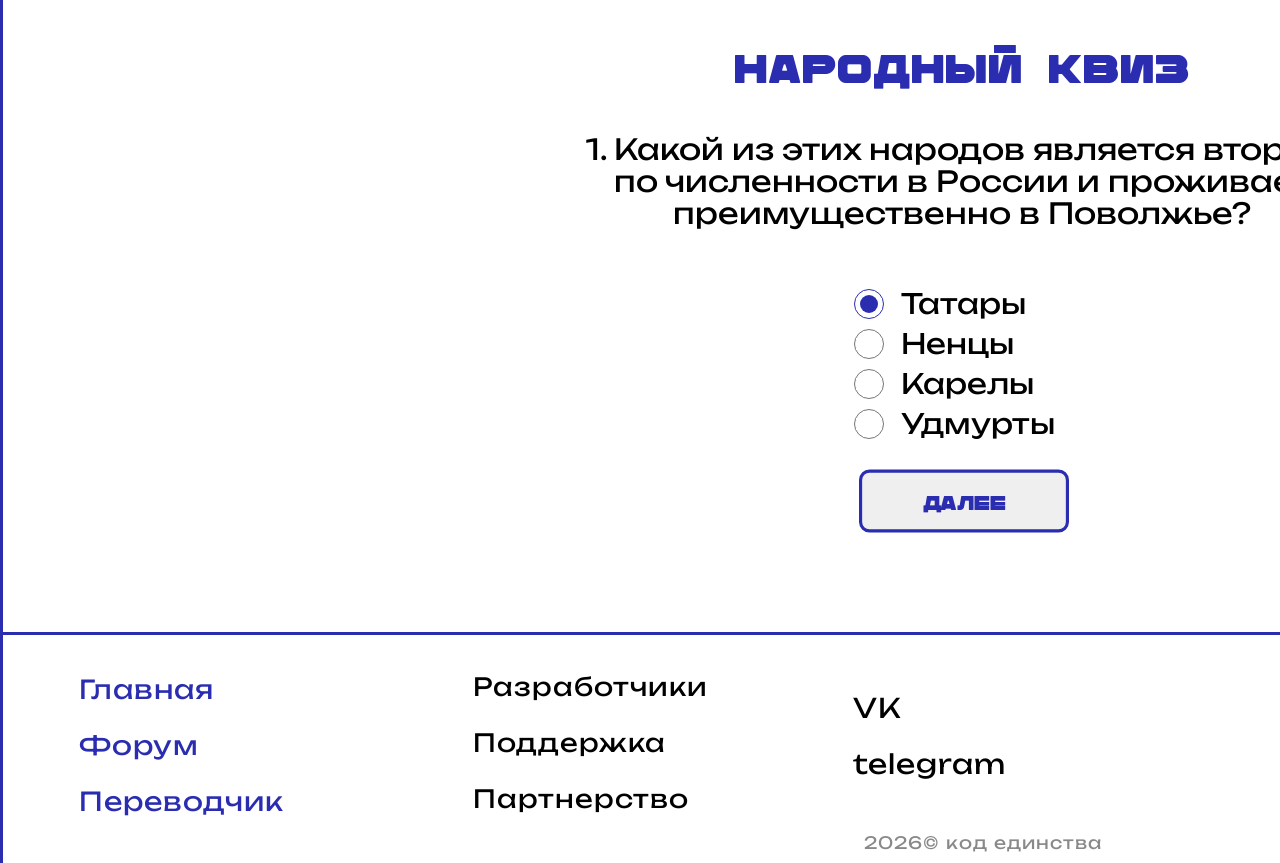
==== commit b426b733: "forum ezz" ====
--- a/index.html
+++ b/index.html
@@ -15,7 +15,7 @@
             <div id="navig">
                 <a href="index.html"><p class="glavn">Главная</p></a>
 
-                <p class="forum">Форум</p>
+                <a href="forum.html"><p class="forum">Форум</p></a>
 
                 <p class="translate">Переводчик</p>
             </div>
@@ -122,7 +122,7 @@
 <footer id="podval">
     <div id="navigfoot">
         <p class="navigg"><a href="index.html">Главная</a></p><br>
-        <p class="navigg">Форум</p><br>
+        <p class="navigg"><a href="forum.html">Форум</a></p><br>
         <p class="navigg">Переводчик</p><br>
     </div>
 
@@ -139,6 +139,8 @@
 
     <div id="Kod">КОД ЕДИНСТВА
     </div>
+
+    <div id="kodfoot">2026© код единства </div>
 </footer>
 
 </div>
--- a/index.css
+++ b/index.css
@@ -540,4 +540,12 @@
     position: absolute; right: 150px; top: 50%; transform: translateY(-50%);}
 #Kod:hover{
     scale: 1.12;
+}
+
+#kodfoot{
+    user-select: none;
+    position: absolute; left: 50%; transform: translateX(-50%);
+    font-size: 17px; font-family: 'Unbounded';
+    color: #606060be;
+    bottom: 10px;
 }
